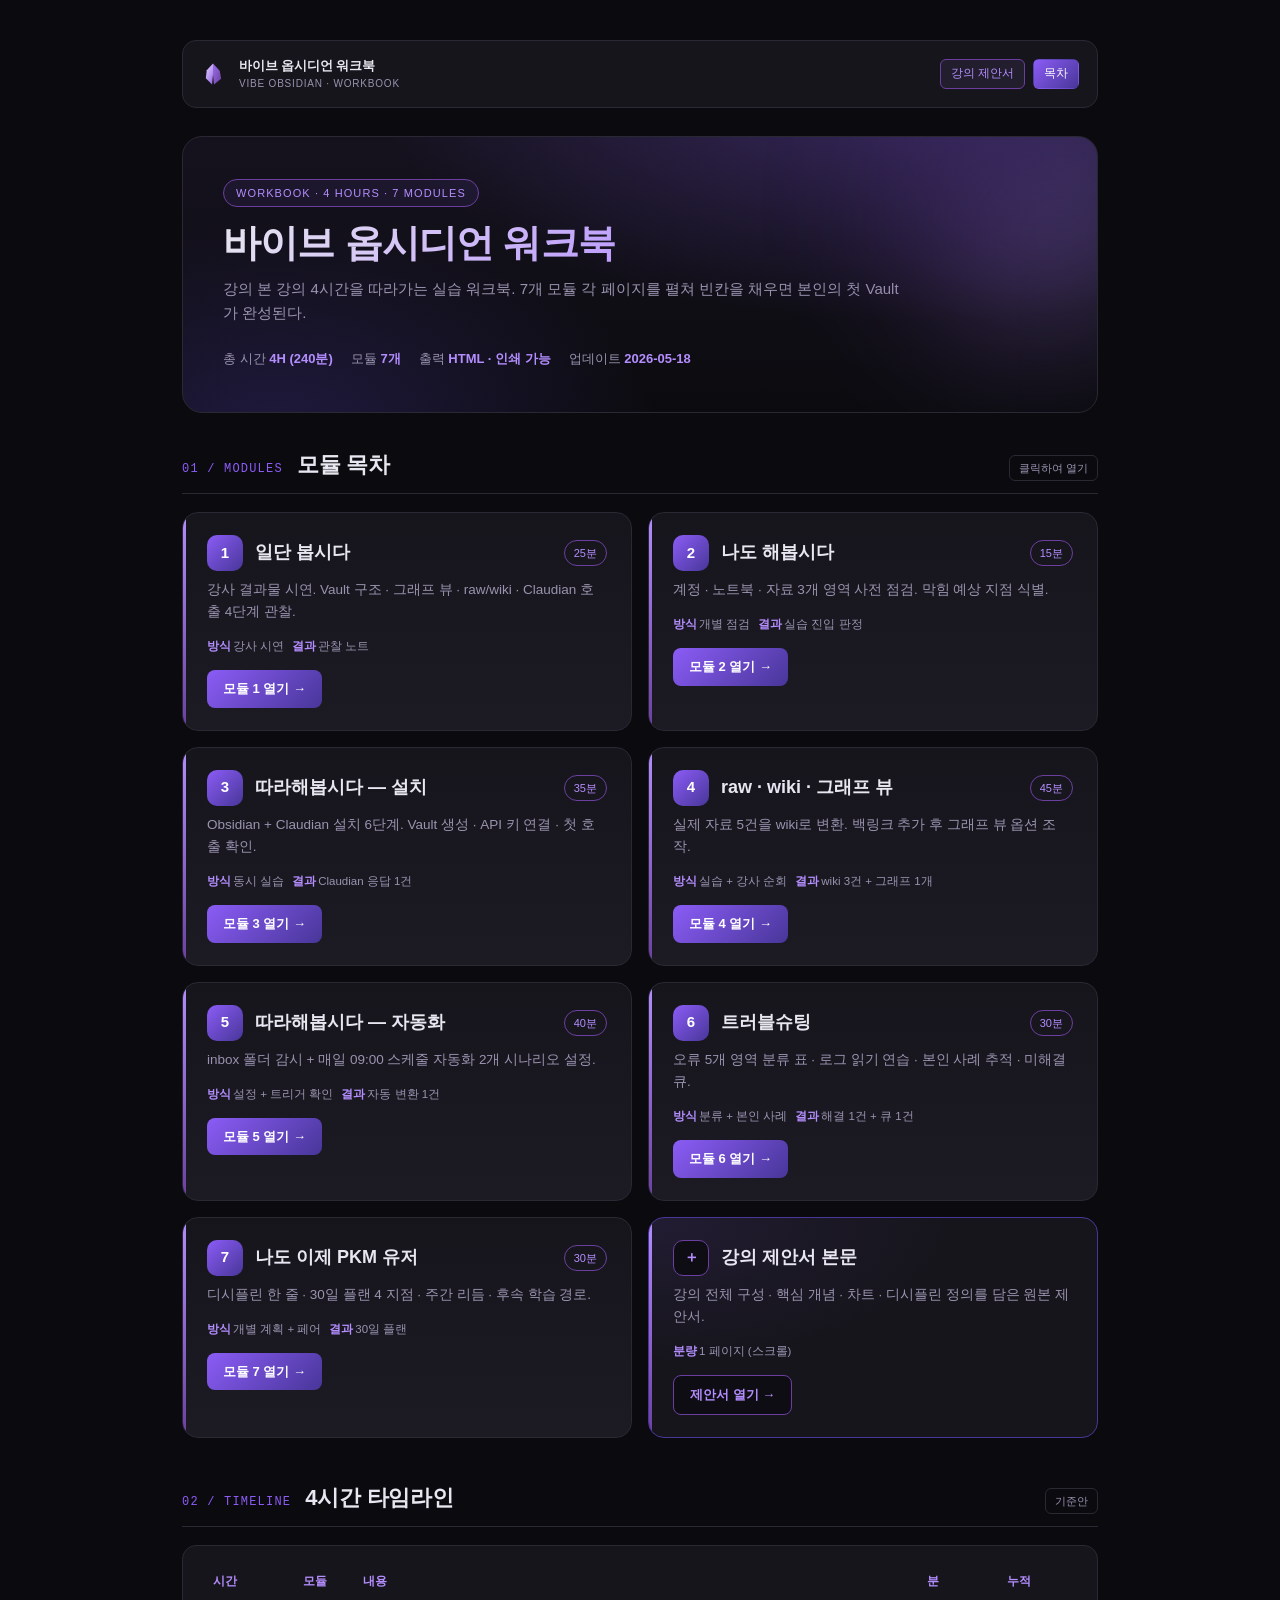
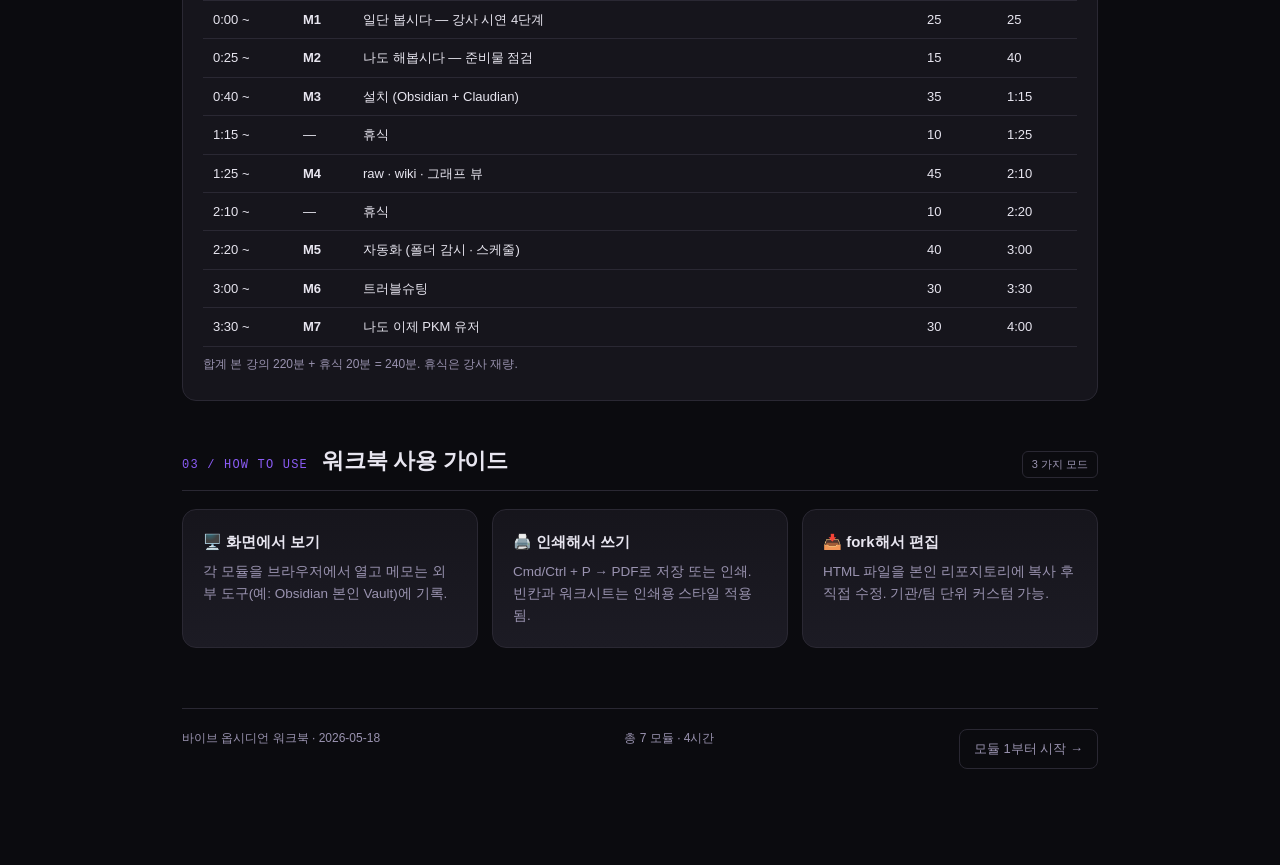
==== workbook/index.html @ 9b4ca444 "Add 7-module workbook (HTML) and link from main proposal" ====
<!DOCTYPE html>
<html lang="ko">
<head>
<meta charset="UTF-8">
<meta name="viewport" content="width=device-width, initial-scale=1.0">
<title>바이브 옵시디언 워크북 — 7개 모듈 목차</title>
<link rel="icon" href="data:image/svg+xml;utf8,<svg xmlns='http://www.w3.org/2000/svg' viewBox='0 0 100 100'><path d='M50 8 L25 35 L22 70 L48 92 L50 50 Z' fill='%23B48EFF'/><path d='M50 8 L78 38 L82 68 L52 92 L50 50 Z' fill='%236B3FA0'/></svg>">
<link rel="stylesheet" href="_shared.css">
<style>
  /* 허브 페이지 전용 */
  .mod-grid{display:grid;grid-template-columns:repeat(2,1fr);gap:16px;margin-top:18px}
  @media(max-width:760px){.mod-grid{grid-template-columns:1fr}}
  .mod-card{
    background:linear-gradient(180deg,var(--bg-card),var(--bg-card-2));
    border:1px solid var(--line);border-radius:16px;
    padding:22px 24px;position:relative;overflow:hidden;
    transition:border-color .2s ease, transform .2s ease;
  }
  .mod-card::before{
    content:"";position:absolute;left:0;top:0;width:3px;height:100%;
    background:linear-gradient(180deg,var(--purple-1),var(--purple-3));
  }
  .mod-card:hover{border-color:var(--purple-3);transform:translateY(-2px)}
  .mod-card .head{display:flex;align-items:center;gap:12px;margin-bottom:8px}
  .mod-card .num{
    width:36px;height:36px;border-radius:10px;
    background:linear-gradient(135deg,var(--purple-2),var(--purple-4));
    display:flex;align-items:center;justify-content:center;font-weight:800;color:#fff;font-size:15px;
  }
  .mod-card .ttl{font-size:18px;font-weight:700;color:var(--text)}
  .mod-card .dur{margin-left:auto;font-size:11px;color:var(--purple-1);padding:3px 9px;border:1px solid var(--purple-3);border-radius:999px}
  .mod-card .desc{color:var(--text-mute);font-size:13.5px;line-height:1.65;margin-bottom:14px}
  .mod-card .meta{display:flex;flex-wrap:wrap;gap:8px;font-size:11.5px;color:var(--text-mute)}
  .mod-card .meta b{color:var(--purple-1);font-weight:600;margin-right:2px}
  .mod-card .open{
    margin-top:14px;display:inline-block;padding:8px 16px;
    background:linear-gradient(135deg,var(--purple-2),var(--purple-4));
    color:#fff;font-size:13px;font-weight:600;border-radius:8px;
  }
  .mod-card .open:hover{filter:brightness(1.1)}

  /* 시간표 */
  .schedule{
    background:var(--bg-card);border:1px solid var(--line);border-radius:14px;padding:18px 20px;margin-top:18px;
  }
  .schedule h3{margin:0 0 10px;color:var(--purple-1);font-size:14px}
  .schedule table{width:100%;border-collapse:collapse;font-size:13px}
  .schedule th,.schedule td{padding:8px 10px;text-align:left;border-bottom:1px solid var(--line)}
  .schedule th{color:var(--purple-1);font-weight:600;font-size:12px}
  .schedule .b{font-weight:600;color:var(--text)}
</style>
</head>
<body>

<div class="wb-wrap">

<nav class="wb-nav">
  <svg viewBox="0 0 100 100" xmlns="http://www.w3.org/2000/svg" aria-hidden="true">
    <defs>
      <linearGradient id="lg1" x1="20%" y1="0%" x2="80%" y2="100%"><stop offset="0%" stop-color="#E0CCFF"/><stop offset="100%" stop-color="#9B6FE8"/></linearGradient>
      <linearGradient id="lg2" x1="0%" y1="0%" x2="100%" y2="100%"><stop offset="0%" stop-color="#9B6FE8"/><stop offset="100%" stop-color="#6B3FA0"/></linearGradient>
    </defs>
    <path d="M50 6 L24 34 L20 68 L46 94 L50 52 Z" fill="url(#lg1)"/>
    <path d="M50 6 L78 36 L84 70 L54 94 L50 52 Z" fill="url(#lg2)"/>
  </svg>
  <div class="brand">바이브 옵시디언 워크북<small>VIBE OBSIDIAN · WORKBOOK</small></div>
  <div class="pages">
    <a href="../index.html" class="hub">강의 제안서</a>
    <a href="index.html" class="cur">목차</a>
  </div>
</nav>

<div class="m-cover">
  <span class="badge">Workbook · 4 Hours · 7 Modules</span>
  <h1>바이브 옵시디언 워크북</h1>
  <p class="desc">강의 본 강의 4시간을 따라가는 실습 워크북. 7개 모듈 각 페이지를 펼쳐 빈칸을 채우면 본인의 첫 Vault가 완성된다.</p>
  <div class="meta">
    <span>총 시간 <b>4H (240분)</b></span>
    <span>모듈 <b>7개</b></span>
    <span>출력 <b>HTML · 인쇄 가능</b></span>
    <span>업데이트 <b>2026-05-18</b></span>
  </div>
</div>

<!-- 모듈 카드 그리드 -->
<section>
  <div class="sec-head">
    <span class="sec-num">01 / MODULES</span>
    <h2>모듈 목차</h2>
    <span class="tag">클릭하여 열기</span>
  </div>

  <div class="mod-grid">

    <div class="mod-card">
      <div class="head"><div class="num">1</div><div class="ttl">일단 봅시다</div><div class="dur">25분</div></div>
      <div class="desc">강사 결과물 시연. Vault 구조 · 그래프 뷰 · raw/wiki · Claudian 호출 4단계 관찰.</div>
      <div class="meta"><span><b>방식</b>강사 시연</span><span><b>결과</b>관찰 노트</span></div>
      <a class="open" href="module1.html">모듈 1 열기 →</a>
    </div>

    <div class="mod-card">
      <div class="head"><div class="num">2</div><div class="ttl">나도 해봅시다</div><div class="dur">15분</div></div>
      <div class="desc">계정 · 노트북 · 자료 3개 영역 사전 점검. 막힘 예상 지점 식별.</div>
      <div class="meta"><span><b>방식</b>개별 점검</span><span><b>결과</b>실습 진입 판정</span></div>
      <a class="open" href="module2.html">모듈 2 열기 →</a>
    </div>

    <div class="mod-card">
      <div class="head"><div class="num">3</div><div class="ttl">따라해봅시다 — 설치</div><div class="dur">35분</div></div>
      <div class="desc">Obsidian + Claudian 설치 6단계. Vault 생성 · API 키 연결 · 첫 호출 확인.</div>
      <div class="meta"><span><b>방식</b>동시 실습</span><span><b>결과</b>Claudian 응답 1건</b></span></div>
      <a class="open" href="module3.html">모듈 3 열기 →</a>
    </div>

    <div class="mod-card">
      <div class="head"><div class="num">4</div><div class="ttl">raw · wiki · 그래프 뷰</div><div class="dur">45분</div></div>
      <div class="desc">실제 자료 5건을 wiki로 변환. 백링크 추가 후 그래프 뷰 옵션 조작.</div>
      <div class="meta"><span><b>방식</b>실습 + 강사 순회</span><span><b>결과</b>wiki 3건 + 그래프 1개</span></div>
      <a class="open" href="module4.html">모듈 4 열기 →</a>
    </div>

    <div class="mod-card">
      <div class="head"><div class="num">5</div><div class="ttl">따라해봅시다 — 자동화</div><div class="dur">40분</div></div>
      <div class="desc">inbox 폴더 감시 + 매일 09:00 스케줄 자동화 2개 시나리오 설정.</div>
      <div class="meta"><span><b>방식</b>설정 + 트리거 확인</span><span><b>결과</b>자동 변환 1건</span></div>
      <a class="open" href="module5.html">모듈 5 열기 →</a>
    </div>

    <div class="mod-card">
      <div class="head"><div class="num">6</div><div class="ttl">트러블슈팅</div><div class="dur">30분</div></div>
      <div class="desc">오류 5개 영역 분류 표 · 로그 읽기 연습 · 본인 사례 추적 · 미해결 큐.</div>
      <div class="meta"><span><b>방식</b>분류 + 본인 사례</span><span><b>결과</b>해결 1건 + 큐 1건</span></div>
      <a class="open" href="module6.html">모듈 6 열기 →</a>
    </div>

    <div class="mod-card">
      <div class="head"><div class="num">7</div><div class="ttl">나도 이제 PKM 유저</div><div class="dur">30분</div></div>
      <div class="desc">디시플린 한 줄 · 30일 플랜 4 지점 · 주간 리듬 · 후속 학습 경로.</div>
      <div class="meta"><span><b>방식</b>개별 계획 + 페어</span><span><b>결과</b>30일 플랜</span></div>
      <a class="open" href="module7.html">모듈 7 열기 →</a>
    </div>

    <div class="mod-card" style="background:radial-gradient(500px 240px at 0% 0%,rgba(139,92,246,0.10),transparent 60%),var(--bg-card);border-color:var(--purple-4)">
      <div class="head"><div class="num" style="background:#0E0D14;border:1px solid var(--purple-3);color:var(--purple-1)">＋</div><div class="ttl">강의 제안서 본문</div></div>
      <div class="desc">강의 전체 구성 · 핵심 개념 · 차트 · 디시플린 정의를 담은 원본 제안서.</div>
      <div class="meta"><span><b>분량</b>1 페이지 (스크롤)</span></div>
      <a class="open" href="../index.html" style="background:#0E0D14;border:1px solid var(--purple-3);color:var(--purple-1)">제안서 열기 →</a>
    </div>

  </div>
</section>

<!-- 강의 타임라인 -->
<section>
  <div class="sec-head">
    <span class="sec-num">02 / TIMELINE</span>
    <h2>4시간 타임라인</h2>
    <span class="tag">기준안</span>
  </div>

  <div class="schedule">
    <table>
      <thead><tr><th style="width:90px">시간</th><th style="width:60px">모듈</th><th>내용</th><th style="width:80px">분</th><th style="width:80px">누적</th></tr></thead>
      <tbody>
        <tr><td>0:00 ~</td><td class="b">M1</td><td>일단 봅시다 — 강사 시연 4단계</td><td>25</td><td>25</td></tr>
        <tr><td>0:25 ~</td><td class="b">M2</td><td>나도 해봅시다 — 준비물 점검</td><td>15</td><td>40</td></tr>
        <tr><td>0:40 ~</td><td class="b">M3</td><td>설치 (Obsidian + Claudian)</td><td>35</td><td>1:15</td></tr>
        <tr><td>1:15 ~</td><td>—</td><td>휴식</td><td>10</td><td>1:25</td></tr>
        <tr><td>1:25 ~</td><td class="b">M4</td><td>raw · wiki · 그래프 뷰</td><td>45</td><td>2:10</td></tr>
        <tr><td>2:10 ~</td><td>—</td><td>휴식</td><td>10</td><td>2:20</td></tr>
        <tr><td>2:20 ~</td><td class="b">M5</td><td>자동화 (폴더 감시 · 스케줄)</td><td>40</td><td>3:00</td></tr>
        <tr><td>3:00 ~</td><td class="b">M6</td><td>트러블슈팅</td><td>30</td><td>3:30</td></tr>
        <tr><td>3:30 ~</td><td class="b">M7</td><td>나도 이제 PKM 유저</td><td>30</td><td>4:00</td></tr>
      </tbody>
    </table>
    <p class="mute" style="font-size:12px;margin-top:8px">합계 본 강의 220분 + 휴식 20분 = 240분. 휴식은 강사 재량.</p>
  </div>
</section>

<!-- 사용 가이드 -->
<section>
  <div class="sec-head">
    <span class="sec-num">03 / HOW TO USE</span>
    <h2>워크북 사용 가이드</h2>
    <span class="tag">3 가지 모드</span>
  </div>

  <div class="grid grid-3">
    <div class="card">
      <div class="ttl">🖥️ 화면에서 보기</div>
      <div class="body">각 모듈을 브라우저에서 열고 메모는 외부 도구(예: Obsidian 본인 Vault)에 기록.</div>
    </div>
    <div class="card">
      <div class="ttl">🖨️ 인쇄해서 쓰기</div>
      <div class="body">Cmd/Ctrl + P → PDF로 저장 또는 인쇄. 빈칸과 워크시트는 인쇄용 스타일 적용됨.</div>
    </div>
    <div class="card">
      <div class="ttl">📥 fork해서 편집</div>
      <div class="body">HTML 파일을 본인 리포지토리에 복사 후 직접 수정. 기관/팀 단위 커스텀 가능.</div>
    </div>
  </div>
</section>

<!-- 풋터 -->
<div class="wb-foot">
  <span>바이브 옵시디언 워크북 · 2026-05-18</span>
  <span>총 7 모듈 · 4시간</span>
  <a class="nav-next" href="module1.html">모듈 1부터 시작 →</a>
</div>

</div>
</body>
</html>
---- workbook/_shared.css ----
/* 바이브 옵시디언 워크북 공통 스타일 */
:root{
  --bg:#0B0B0F;
  --bg-card:#16151C;
  --bg-card-2:#1C1B24;
  --line:#2A2833;
  --purple-1:#B48EFF;
  --purple-2:#8B5CF6;
  --purple-3:#6B3FA0;
  --purple-4:#483699;
  --purple-deep:#2B1F5C;
  --text:#E8E6F0;
  --text-mute:#9A93B0;
  --accent:#C4B5FD;
  --good:#7DD3A0;
  --warn:#F4B860;
  --bad:#F07178;
  --ink:#D8D2E8; /* 빈칸 라인 */
}
*{box-sizing:border-box;margin:0;padding:0}
html,body{background:var(--bg);color:var(--text);font-family:"Pretendard","Apple SD Gothic Neo","Noto Sans KR",-apple-system,sans-serif;line-height:1.65;font-feature-settings:"tnum"}
html{scroll-behavior:smooth}
a{color:var(--purple-1);text-decoration:none}

.wb-wrap{max-width:980px;margin:0 auto;padding:40px 32px 96px}

/* 상단 네비 */
.wb-nav{display:flex;align-items:center;gap:14px;padding:14px 18px;border:1px solid var(--line);background:var(--bg-card);border-radius:14px;margin-bottom:28px;font-size:13px;color:var(--text-mute)}
.wb-nav svg{width:24px;height:24px;flex-shrink:0}
.wb-nav .brand{font-weight:700;color:var(--text);letter-spacing:-0.01em}
.wb-nav .brand small{display:block;font-size:10px;color:var(--text-mute);font-weight:500;letter-spacing:0.08em}
.wb-nav .pages{margin-left:auto;display:flex;gap:8px;flex-wrap:wrap}
.wb-nav .pages a{padding:4px 10px;border:1px solid var(--line);border-radius:6px;color:var(--text-mute);font-size:12px}
.wb-nav .pages a:hover{border-color:var(--purple-3);color:var(--purple-1)}
.wb-nav .pages a.cur{background:linear-gradient(135deg,var(--purple-2),var(--purple-4));color:#fff;border-color:transparent}
.wb-nav .pages a.hub{background:rgba(180,142,255,0.08);color:var(--purple-1);border-color:var(--purple-3)}

/* 표지 (모듈 헤더) */
.m-cover{
  position:relative;
  background:radial-gradient(900px 400px at 80% -20%,rgba(139,92,246,0.30),transparent 60%),
             radial-gradient(700px 400px at 10% 110%,rgba(72,54,153,0.35),transparent 55%),
             linear-gradient(180deg,#15121E 0%,#0B0B0F 100%);
  border:1px solid var(--line);border-radius:20px;
  padding:42px 40px;overflow:hidden;margin-bottom:34px;
}
.m-cover::before{
  content:"";position:absolute;right:-60px;top:-60px;width:260px;height:260px;
  background:conic-gradient(from 120deg,#B48EFF,#6B3FA0,#2B1F5C,#B48EFF);
  filter:blur(70px);opacity:0.35;border-radius:50%;
}
.m-cover .badge{display:inline-block;padding:4px 12px;border:1px solid var(--purple-3);border-radius:999px;color:var(--purple-1);font-size:11px;letter-spacing:0.1em;text-transform:uppercase;background:rgba(139,92,246,0.08);margin-bottom:14px}
.m-cover h1{font-size:38px;font-weight:800;letter-spacing:-0.02em;background:linear-gradient(135deg,#E8E6F0 0%,#B48EFF 60%,#8B5CF6 100%);-webkit-background-clip:text;background-clip:text;color:transparent;line-height:1.2;margin-bottom:10px}
.m-cover .desc{color:var(--text-mute);font-size:15px;max-width:680px}
.m-cover .meta{margin-top:22px;display:flex;gap:18px;flex-wrap:wrap;color:var(--text-mute);font-size:13px;position:relative;z-index:1}
.m-cover .meta b{color:var(--purple-1);font-weight:600}

/* 섹션 헤더 */
section{margin-bottom:42px}
.sec-head{display:flex;align-items:baseline;gap:14px;margin-bottom:18px;padding-bottom:10px;border-bottom:1px solid var(--line)}
.sec-num{font-family:"JetBrains Mono",monospace;color:var(--purple-2);font-size:12px;letter-spacing:0.1em}
.sec-head h2{font-size:22px;font-weight:700;letter-spacing:-0.01em}
.sec-head .tag{margin-left:auto;font-size:11px;color:var(--text-mute);padding:3px 9px;border:1px solid var(--line);border-radius:6px}

h3{font-size:16px;font-weight:600;margin:16px 0 8px}
h4{font-size:14px;font-weight:600;margin:10px 0 5px;color:var(--purple-1)}
p{color:var(--text);margin-bottom:8px;font-size:14.5px}
.mute{color:var(--text-mute)}
ul.dot{padding-left:20px}
ul.dot li{margin:4px 0;font-size:14px;color:var(--text)}

/* 카드 그리드 */
.grid{display:grid;gap:14px}
.grid-2{grid-template-columns:repeat(2,1fr)}
.grid-3{grid-template-columns:repeat(3,1fr)}
@media(max-width:760px){.grid-2,.grid-3{grid-template-columns:1fr}}

.card{background:linear-gradient(180deg,var(--bg-card),var(--bg-card-2));border:1px solid var(--line);border-radius:14px;padding:20px}
.card .ttl{font-size:15px;font-weight:600;margin-bottom:6px;color:var(--text)}
.card .body{color:var(--text-mute);font-size:13.5px;line-height:1.65}

/* 학습 목표 박스 */
.goals{
  background:radial-gradient(500px 240px at 0% 0%,rgba(139,92,246,0.15),transparent 60%),var(--bg-card);
  border:1px solid var(--purple-4);border-radius:16px;padding:22px 26px;margin-bottom:24px;
}
.goals .lbl{display:inline-block;background:var(--purple-2);color:#fff;font-size:11px;font-weight:700;padding:3px 10px;border-radius:6px;letter-spacing:0.06em;margin-bottom:10px}
.goals ol{padding-left:22px}
.goals ol li{margin:6px 0;color:var(--text);font-size:14.5px}
.goals ol li b{color:var(--purple-1)}

/* 체크박스 리스트 (수강생용) */
.check{list-style:none;padding:0;margin:6px 0}
.check li{
  padding:10px 12px 10px 38px;position:relative;border-bottom:1px dashed rgba(106,99,135,0.25);
  font-size:14.5px;color:var(--text);
}
.check li:last-child{border-bottom:none}
.check li::before{
  content:"";position:absolute;left:10px;top:13px;width:16px;height:16px;
  border:1.5px solid var(--purple-3);border-radius:4px;background:transparent;
}
.check li b{color:var(--purple-1)}
.check li .mt{display:block;color:var(--text-mute);font-size:13px;margin-top:2px}

/* 단계 박스 */
.step{
  background:var(--bg-card);border:1px solid var(--line);border-radius:14px;
  padding:18px 20px;margin:12px 0;position:relative;padding-left:64px;
}
.step::before{
  content:counter(step-counter);counter-increment:step-counter;
  position:absolute;left:18px;top:18px;
  width:30px;height:30px;border-radius:8px;
  background:linear-gradient(135deg,var(--purple-2),var(--purple-4));
  display:flex;align-items:center;justify-content:center;font-weight:800;font-size:14px;color:#fff;
}
.step-list{counter-reset:step-counter;list-style:none;padding:0}
.step .ttl{font-size:15px;font-weight:600;margin-bottom:4px;color:var(--text)}
.step .body{font-size:13.5px;color:var(--text-mute);line-height:1.65}
.step .body code{background:rgba(180,142,255,0.10);color:var(--purple-1);padding:2px 6px;border-radius:4px;font-size:12.5px;font-family:"JetBrains Mono",monospace}

/* 빈칸 작성 영역 */
.fill{
  background:var(--bg-card);border:1px solid var(--line);border-radius:12px;
  padding:14px 16px;margin:10px 0;
}
.fill .q{color:var(--purple-1);font-size:13px;font-weight:600;margin-bottom:8px;letter-spacing:0.02em}
.fill .lines{display:block}
.fill .lines span{
  display:block;height:24px;border-bottom:1px dashed rgba(154,147,176,0.35);
}
.fill .lines span:last-child{border-bottom:none}
.fill.short .lines span{height:24px}
.fill.tall .lines span{height:28px}

/* 워크시트 표 */
table.ws{width:100%;border-collapse:collapse;font-size:13.5px;margin:12px 0}
table.ws th,table.ws td{padding:10px 12px;text-align:left;border:1px solid var(--line);vertical-align:top}
table.ws th{background:rgba(139,92,246,0.08);color:var(--purple-1);font-weight:600;font-size:12.5px;letter-spacing:0.02em}
table.ws td.blank{height:38px;background:repeating-linear-gradient(transparent 0,transparent 22px,rgba(154,147,176,0.18) 23px,rgba(154,147,176,0.18) 24px)}
table.ws td.fill-sm{height:32px}
table.ws td.fill-md{height:56px}
table.ws td.fill-lg{height:88px}
table.ws td .ex{display:block;color:var(--text-mute);font-size:12px;margin-top:2px}

/* 강사 시연 박스 / 데모 박스 */
.demo{
  background:linear-gradient(180deg,rgba(139,92,246,0.08),rgba(139,92,246,0.02));
  border-left:3px solid var(--purple-2);
  padding:16px 18px 16px 20px;border-radius:0 12px 12px 0;
  margin:14px 0;
}
.demo .lbl{display:inline-block;font-size:10px;font-weight:700;color:var(--purple-1);letter-spacing:0.12em;text-transform:uppercase;margin-bottom:6px}
.demo .desc{font-size:14px;color:var(--text)}

/* 콜아웃 */
.callout{
  background:radial-gradient(500px 240px at 0% 0%,rgba(139,92,246,0.15),transparent 60%),var(--bg-card);
  border:1px solid var(--purple-4);border-radius:14px;padding:18px 22px;margin:14px 0;
}
.callout .lbl{display:inline-block;background:var(--purple-2);color:#fff;font-size:10px;font-weight:700;padding:3px 10px;border-radius:6px;letter-spacing:0.06em;margin-bottom:8px}
.callout p{font-size:14px;color:var(--text)}

/* 코드 박스 */
pre.code{
  background:#0E0D14;border:1px solid var(--line);border-radius:10px;
  padding:14px 16px;color:#D8D2E8;font-size:12.5px;line-height:1.6;
  font-family:"JetBrains Mono","SF Mono",monospace;overflow-x:auto;margin:10px 0;
}
pre.code .hl{color:var(--purple-1)}
pre.code .mute{color:var(--text-mute)}
code.inline{background:rgba(180,142,255,0.10);color:var(--purple-1);padding:2px 7px;border-radius:4px;font-size:12.5px;font-family:"JetBrains Mono",monospace}

/* 그래프 더미 (SVG 컨테이너) */
.gview{background:#0A0910;border:1px solid var(--line);border-radius:12px;padding:18px;margin:12px 0;text-align:center}
.gview svg{max-width:100%;height:auto}
.gview .cap{display:block;font-size:12px;color:var(--text-mute);margin-top:8px}

/* 시간 표시 라벨 */
.dur-tag{display:inline-block;padding:3px 10px;font-size:11px;color:var(--purple-1);border:1px solid var(--purple-3);border-radius:999px;background:rgba(139,92,246,0.06)}

/* 풋터 */
.wb-foot{margin-top:60px;padding-top:20px;border-top:1px solid var(--line);color:var(--text-mute);font-size:12px;display:flex;justify-content:space-between;flex-wrap:wrap;gap:10px}
.wb-foot .nav-prev,.wb-foot .nav-next{padding:8px 14px;border:1px solid var(--line);border-radius:8px;color:var(--text-mute);font-size:13px}
.wb-foot .nav-prev:hover,.wb-foot .nav-next:hover{border-color:var(--purple-3);color:var(--purple-1)}

/* 셀프 체크 박스 */
.self{
  background:var(--bg-card);border:1px solid var(--line);border-radius:14px;padding:18px 22px;margin-top:24px;
}
.self h3{margin-top:0;color:var(--purple-1)}
.self ul.check li{font-size:14px}

/* 메모 영역 (큰 빈칸) */
.memo{
  background:var(--bg-card);border:1px solid var(--line);border-radius:12px;
  padding:16px;margin:12px 0;min-height:120px;
  background-image:repeating-linear-gradient(transparent 0,transparent 26px,rgba(154,147,176,0.18) 27px,rgba(154,147,176,0.18) 28px);
  background-position:0 32px;
}
.memo .q{color:var(--purple-1);font-size:13px;font-weight:600;margin-bottom:10px}

/* 인쇄용 */
@media print{
  html,body{background:#fff;color:#111}
  .wb-nav{display:none}
  .m-cover{background:#fff;border:1px solid #ccc}
  .m-cover h1{color:#333;-webkit-text-fill-color:#333}
  section{page-break-inside:avoid}
}
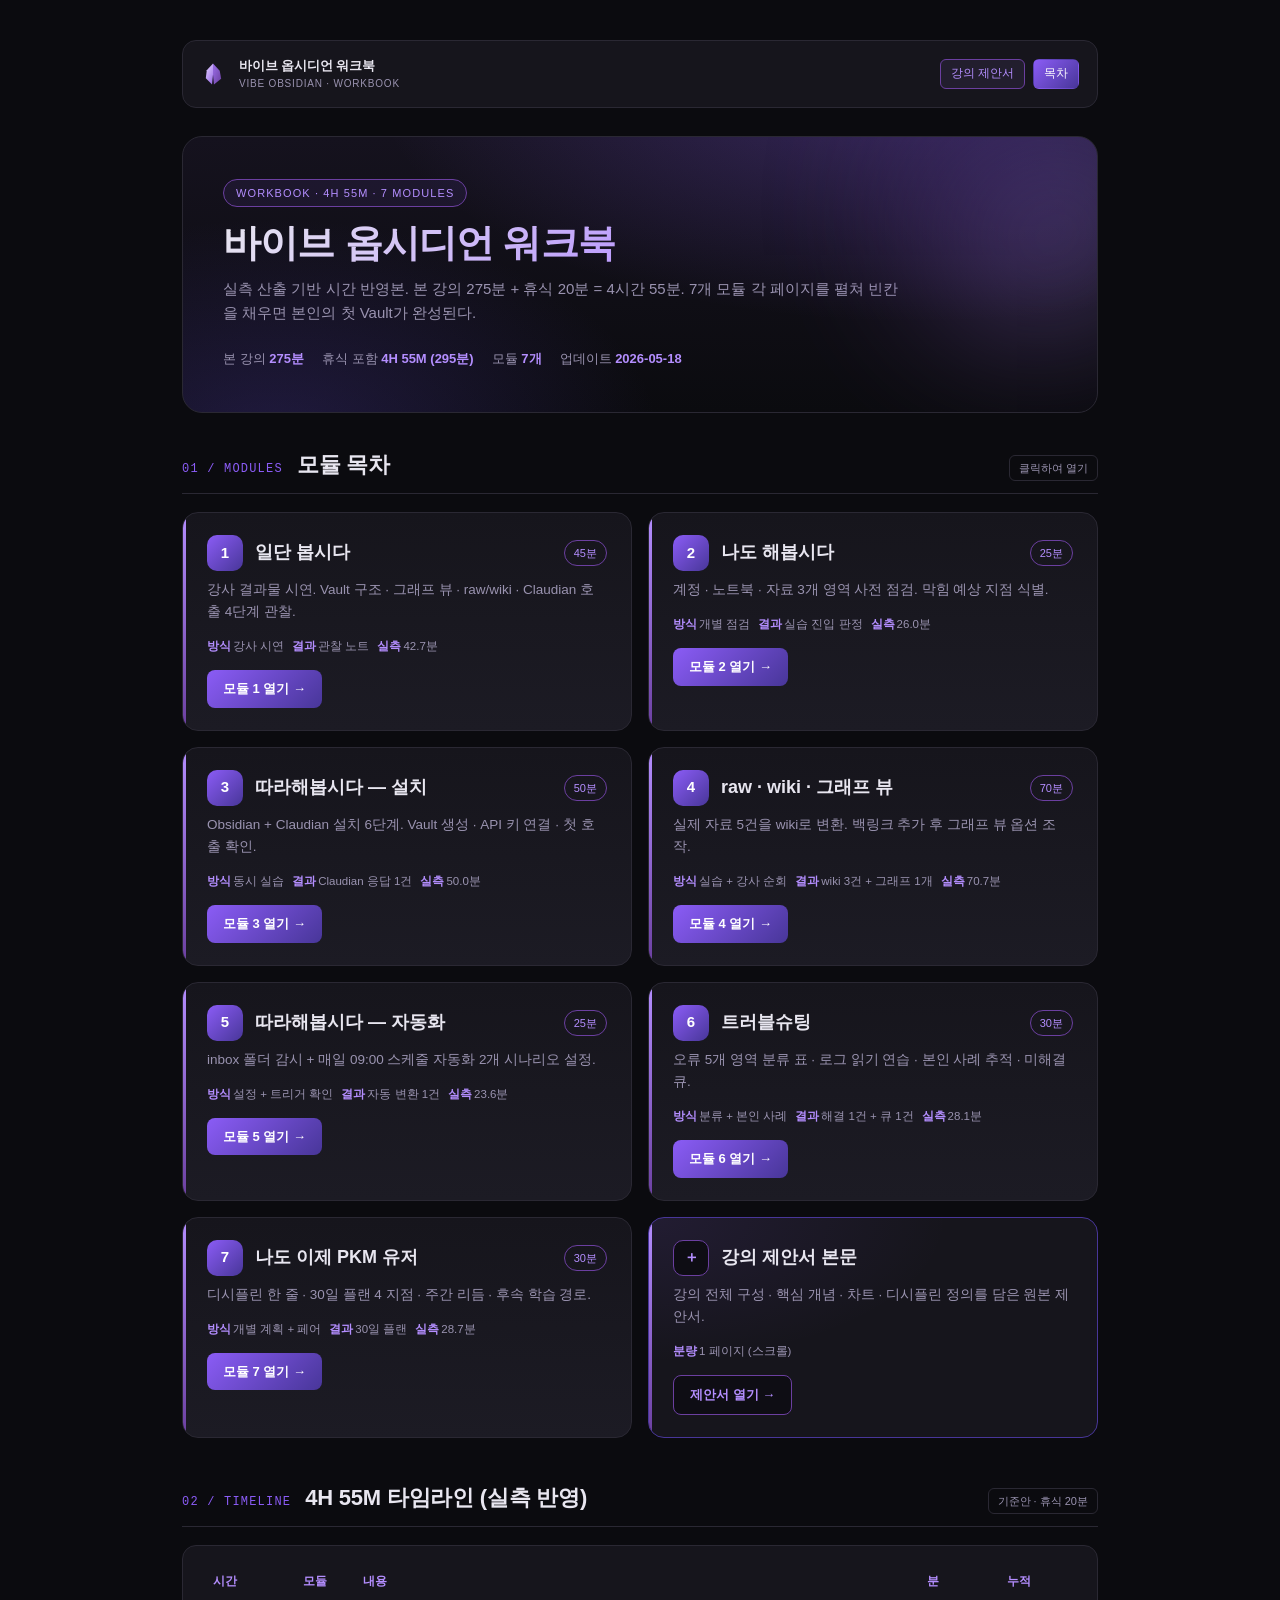
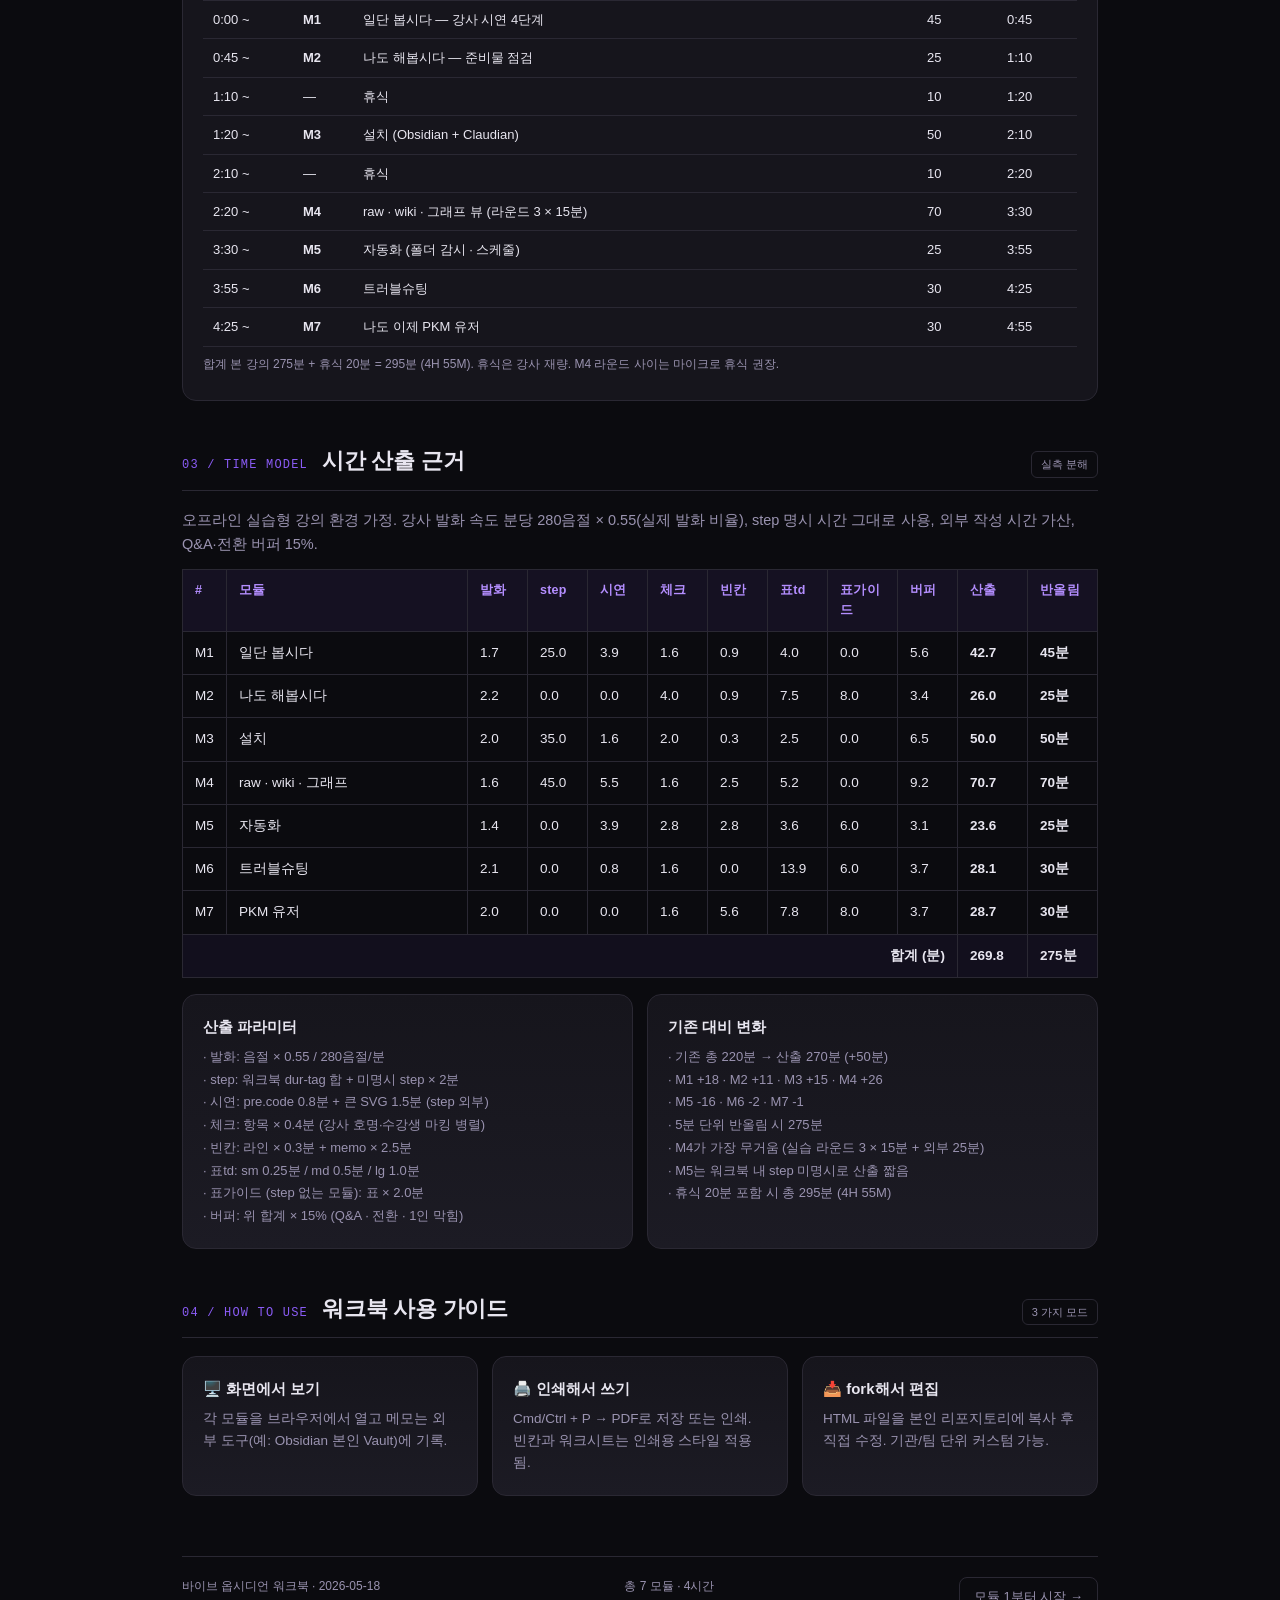
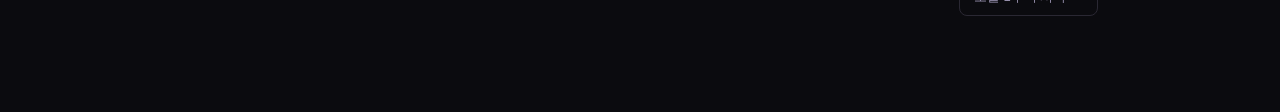
==== commit 752d58e9: "Reflect time estimation based on offline lecture speech model" ====
--- a/workbook/index.html
+++ b/workbook/index.html
@@ -71,13 +71,13 @@
 </nav>
 
 <div class="m-cover">
-  <span class="badge">Workbook · 4 Hours · 7 Modules</span>
+  <span class="badge">Workbook · 4H 55M · 7 Modules</span>
   <h1>바이브 옵시디언 워크북</h1>
-  <p class="desc">강의 본 강의 4시간을 따라가는 실습 워크북. 7개 모듈 각 페이지를 펼쳐 빈칸을 채우면 본인의 첫 Vault가 완성된다.</p>
+  <p class="desc">실측 산출 기반 시간 반영본. 본 강의 275분 + 휴식 20분 = 4시간 55분. 7개 모듈 각 페이지를 펼쳐 빈칸을 채우면 본인의 첫 Vault가 완성된다.</p>
   <div class="meta">
-    <span>총 시간 <b>4H (240분)</b></span>
+    <span>본 강의 <b>275분</b></span>
+    <span>휴식 포함 <b>4H 55M (295분)</b></span>
     <span>모듈 <b>7개</b></span>
-    <span>출력 <b>HTML · 인쇄 가능</b></span>
     <span>업데이트 <b>2026-05-18</b></span>
   </div>
 </div>
@@ -93,51 +93,51 @@
   <div class="mod-grid">
 
     <div class="mod-card">
-      <div class="head"><div class="num">1</div><div class="ttl">일단 봅시다</div><div class="dur">25분</div></div>
+      <div class="head"><div class="num">1</div><div class="ttl">일단 봅시다</div><div class="dur">45분</div></div>
       <div class="desc">강사 결과물 시연. Vault 구조 · 그래프 뷰 · raw/wiki · Claudian 호출 4단계 관찰.</div>
-      <div class="meta"><span><b>방식</b>강사 시연</span><span><b>결과</b>관찰 노트</span></div>
+      <div class="meta"><span><b>방식</b>강사 시연</span><span><b>결과</b>관찰 노트</span><span><b>실측</b>42.7분</span></div>
       <a class="open" href="module1.html">모듈 1 열기 →</a>
     </div>
 
     <div class="mod-card">
-      <div class="head"><div class="num">2</div><div class="ttl">나도 해봅시다</div><div class="dur">15분</div></div>
+      <div class="head"><div class="num">2</div><div class="ttl">나도 해봅시다</div><div class="dur">25분</div></div>
       <div class="desc">계정 · 노트북 · 자료 3개 영역 사전 점검. 막힘 예상 지점 식별.</div>
-      <div class="meta"><span><b>방식</b>개별 점검</span><span><b>결과</b>실습 진입 판정</span></div>
+      <div class="meta"><span><b>방식</b>개별 점검</span><span><b>결과</b>실습 진입 판정</span><span><b>실측</b>26.0분</span></div>
       <a class="open" href="module2.html">모듈 2 열기 →</a>
     </div>
 
     <div class="mod-card">
-      <div class="head"><div class="num">3</div><div class="ttl">따라해봅시다 — 설치</div><div class="dur">35분</div></div>
+      <div class="head"><div class="num">3</div><div class="ttl">따라해봅시다 — 설치</div><div class="dur">50분</div></div>
       <div class="desc">Obsidian + Claudian 설치 6단계. Vault 생성 · API 키 연결 · 첫 호출 확인.</div>
-      <div class="meta"><span><b>방식</b>동시 실습</span><span><b>결과</b>Claudian 응답 1건</b></span></div>
+      <div class="meta"><span><b>방식</b>동시 실습</span><span><b>결과</b>Claudian 응답 1건</span><span><b>실측</b>50.0분</span></div>
       <a class="open" href="module3.html">모듈 3 열기 →</a>
     </div>
 
     <div class="mod-card">
-      <div class="head"><div class="num">4</div><div class="ttl">raw · wiki · 그래프 뷰</div><div class="dur">45분</div></div>
+      <div class="head"><div class="num">4</div><div class="ttl">raw · wiki · 그래프 뷰</div><div class="dur">70분</div></div>
       <div class="desc">실제 자료 5건을 wiki로 변환. 백링크 추가 후 그래프 뷰 옵션 조작.</div>
-      <div class="meta"><span><b>방식</b>실습 + 강사 순회</span><span><b>결과</b>wiki 3건 + 그래프 1개</span></div>
+      <div class="meta"><span><b>방식</b>실습 + 강사 순회</span><span><b>결과</b>wiki 3건 + 그래프 1개</span><span><b>실측</b>70.7분</span></div>
       <a class="open" href="module4.html">모듈 4 열기 →</a>
     </div>
 
     <div class="mod-card">
-      <div class="head"><div class="num">5</div><div class="ttl">따라해봅시다 — 자동화</div><div class="dur">40분</div></div>
+      <div class="head"><div class="num">5</div><div class="ttl">따라해봅시다 — 자동화</div><div class="dur">25분</div></div>
       <div class="desc">inbox 폴더 감시 + 매일 09:00 스케줄 자동화 2개 시나리오 설정.</div>
-      <div class="meta"><span><b>방식</b>설정 + 트리거 확인</span><span><b>결과</b>자동 변환 1건</span></div>
+      <div class="meta"><span><b>방식</b>설정 + 트리거 확인</span><span><b>결과</b>자동 변환 1건</span><span><b>실측</b>23.6분</span></div>
       <a class="open" href="module5.html">모듈 5 열기 →</a>
     </div>
 
     <div class="mod-card">
       <div class="head"><div class="num">6</div><div class="ttl">트러블슈팅</div><div class="dur">30분</div></div>
       <div class="desc">오류 5개 영역 분류 표 · 로그 읽기 연습 · 본인 사례 추적 · 미해결 큐.</div>
-      <div class="meta"><span><b>방식</b>분류 + 본인 사례</span><span><b>결과</b>해결 1건 + 큐 1건</span></div>
+      <div class="meta"><span><b>방식</b>분류 + 본인 사례</span><span><b>결과</b>해결 1건 + 큐 1건</span><span><b>실측</b>28.1분</span></div>
       <a class="open" href="module6.html">모듈 6 열기 →</a>
     </div>
 
     <div class="mod-card">
       <div class="head"><div class="num">7</div><div class="ttl">나도 이제 PKM 유저</div><div class="dur">30분</div></div>
       <div class="desc">디시플린 한 줄 · 30일 플랜 4 지점 · 주간 리듬 · 후속 학습 경로.</div>
-      <div class="meta"><span><b>방식</b>개별 계획 + 페어</span><span><b>결과</b>30일 플랜</span></div>
+      <div class="meta"><span><b>방식</b>개별 계획 + 페어</span><span><b>결과</b>30일 플랜</span><span><b>실측</b>28.7분</span></div>
       <a class="open" href="module7.html">모듈 7 열기 →</a>
     </div>
 
@@ -155,33 +155,101 @@
 <section>
   <div class="sec-head">
     <span class="sec-num">02 / TIMELINE</span>
-    <h2>4시간 타임라인</h2>
-    <span class="tag">기준안</span>
+    <h2>4H 55M 타임라인 (실측 반영)</h2>
+    <span class="tag">기준안 · 휴식 20분</span>
   </div>
 
   <div class="schedule">
     <table>
       <thead><tr><th style="width:90px">시간</th><th style="width:60px">모듈</th><th>내용</th><th style="width:80px">분</th><th style="width:80px">누적</th></tr></thead>
       <tbody>
-        <tr><td>0:00 ~</td><td class="b">M1</td><td>일단 봅시다 — 강사 시연 4단계</td><td>25</td><td>25</td></tr>
-        <tr><td>0:25 ~</td><td class="b">M2</td><td>나도 해봅시다 — 준비물 점검</td><td>15</td><td>40</td></tr>
-        <tr><td>0:40 ~</td><td class="b">M3</td><td>설치 (Obsidian + Claudian)</td><td>35</td><td>1:15</td></tr>
-        <tr><td>1:15 ~</td><td>—</td><td>휴식</td><td>10</td><td>1:25</td></tr>
-        <tr><td>1:25 ~</td><td class="b">M4</td><td>raw · wiki · 그래프 뷰</td><td>45</td><td>2:10</td></tr>
+        <tr><td>0:00 ~</td><td class="b">M1</td><td>일단 봅시다 — 강사 시연 4단계</td><td>45</td><td>0:45</td></tr>
+        <tr><td>0:45 ~</td><td class="b">M2</td><td>나도 해봅시다 — 준비물 점검</td><td>25</td><td>1:10</td></tr>
+        <tr><td>1:10 ~</td><td>—</td><td>휴식</td><td>10</td><td>1:20</td></tr>
+        <tr><td>1:20 ~</td><td class="b">M3</td><td>설치 (Obsidian + Claudian)</td><td>50</td><td>2:10</td></tr>
         <tr><td>2:10 ~</td><td>—</td><td>휴식</td><td>10</td><td>2:20</td></tr>
-        <tr><td>2:20 ~</td><td class="b">M5</td><td>자동화 (폴더 감시 · 스케줄)</td><td>40</td><td>3:00</td></tr>
-        <tr><td>3:00 ~</td><td class="b">M6</td><td>트러블슈팅</td><td>30</td><td>3:30</td></tr>
-        <tr><td>3:30 ~</td><td class="b">M7</td><td>나도 이제 PKM 유저</td><td>30</td><td>4:00</td></tr>
+        <tr><td>2:20 ~</td><td class="b">M4</td><td>raw · wiki · 그래프 뷰 (라운드 3 × 15분)</td><td>70</td><td>3:30</td></tr>
+        <tr><td>3:30 ~</td><td class="b">M5</td><td>자동화 (폴더 감시 · 스케줄)</td><td>25</td><td>3:55</td></tr>
+        <tr><td>3:55 ~</td><td class="b">M6</td><td>트러블슈팅</td><td>30</td><td>4:25</td></tr>
+        <tr><td>4:25 ~</td><td class="b">M7</td><td>나도 이제 PKM 유저</td><td>30</td><td>4:55</td></tr>
       </tbody>
     </table>
-    <p class="mute" style="font-size:12px;margin-top:8px">합계 본 강의 220분 + 휴식 20분 = 240분. 휴식은 강사 재량.</p>
+    <p class="mute" style="font-size:12px;margin-top:8px">합계 본 강의 275분 + 휴식 20분 = 295분 (4H 55M). 휴식은 강사 재량. M4 라운드 사이는 마이크로 휴식 권장.</p>
+  </div>
+</section>
+
+<!-- 시간 산출 근거 -->
+<section>
+  <div class="sec-head">
+    <span class="sec-num">03 / TIME MODEL</span>
+    <h2>시간 산출 근거</h2>
+    <span class="tag">실측 분해</span>
+  </div>
+
+  <p class="mute" style="margin-bottom:12px">오프라인 실습형 강의 환경 가정. 강사 발화 속도 분당 280음절 × 0.55(실제 발화 비율), step 명시 시간 그대로 사용, 외부 작성 시간 가산, Q&A·전환 버퍼 15%.</p>
+
+  <table class="ws">
+    <thead>
+      <tr>
+        <th style="width:44px">#</th>
+        <th>모듈</th>
+        <th style="width:60px">발화</th>
+        <th style="width:60px">step</th>
+        <th style="width:60px">시연</th>
+        <th style="width:60px">체크</th>
+        <th style="width:60px">빈칸</th>
+        <th style="width:60px">표td</th>
+        <th style="width:70px">표가이드</th>
+        <th style="width:60px">버퍼</th>
+        <th style="width:70px">산출</th>
+        <th style="width:70px">반올림</th>
+      </tr>
+    </thead>
+    <tbody>
+      <tr><td>M1</td><td>일단 봅시다</td><td>1.7</td><td>25.0</td><td>3.9</td><td>1.6</td><td>0.9</td><td>4.0</td><td>0.0</td><td>5.6</td><td><b>42.7</b></td><td><b>45분</b></td></tr>
+      <tr><td>M2</td><td>나도 해봅시다</td><td>2.2</td><td>0.0</td><td>0.0</td><td>4.0</td><td>0.9</td><td>7.5</td><td>8.0</td><td>3.4</td><td><b>26.0</b></td><td><b>25분</b></td></tr>
+      <tr><td>M3</td><td>설치</td><td>2.0</td><td>35.0</td><td>1.6</td><td>2.0</td><td>0.3</td><td>2.5</td><td>0.0</td><td>6.5</td><td><b>50.0</b></td><td><b>50분</b></td></tr>
+      <tr><td>M4</td><td>raw · wiki · 그래프</td><td>1.6</td><td>45.0</td><td>5.5</td><td>1.6</td><td>2.5</td><td>5.2</td><td>0.0</td><td>9.2</td><td><b>70.7</b></td><td><b>70분</b></td></tr>
+      <tr><td>M5</td><td>자동화</td><td>1.4</td><td>0.0</td><td>3.9</td><td>2.8</td><td>2.8</td><td>3.6</td><td>6.0</td><td>3.1</td><td><b>23.6</b></td><td><b>25분</b></td></tr>
+      <tr><td>M6</td><td>트러블슈팅</td><td>2.1</td><td>0.0</td><td>0.8</td><td>1.6</td><td>0.0</td><td>13.9</td><td>6.0</td><td>3.7</td><td><b>28.1</b></td><td><b>30분</b></td></tr>
+      <tr><td>M7</td><td>PKM 유저</td><td>2.0</td><td>0.0</td><td>0.0</td><td>1.6</td><td>5.6</td><td>7.8</td><td>8.0</td><td>3.7</td><td><b>28.7</b></td><td><b>30분</b></td></tr>
+      <tr style="background:rgba(139,92,246,0.06)"><td colspan="10" style="text-align:right"><b>합계 (분)</b></td><td><b>269.8</b></td><td><b>275분</b></td></tr>
+    </tbody>
+  </table>
+
+  <div class="grid grid-2" style="margin-top:16px">
+    <div class="card">
+      <div class="ttl">산출 파라미터</div>
+      <div class="body" style="font-size:13px;line-height:1.75">
+        · 발화: 음절 × 0.55 / 280음절/분<br>
+        · step: 워크북 dur-tag 합 + 미명시 step × 2분<br>
+        · 시연: pre.code 0.8분 + 큰 SVG 1.5분 (step 외부)<br>
+        · 체크: 항목 × 0.4분 (강사 호명·수강생 마킹 병렬)<br>
+        · 빈칸: 라인 × 0.3분 + memo × 2.5분<br>
+        · 표td: sm 0.25분 / md 0.5분 / lg 1.0분<br>
+        · 표가이드 (step 없는 모듈): 표 × 2.0분<br>
+        · 버퍼: 위 합계 × 15% (Q&A · 전환 · 1인 막힘)
+      </div>
+    </div>
+    <div class="card">
+      <div class="ttl">기존 대비 변화</div>
+      <div class="body" style="font-size:13px;line-height:1.75">
+        · 기존 총 220분 → 산출 270분 (+50분)<br>
+        · M1 +18 · M2 +11 · M3 +15 · M4 +26<br>
+        · M5 -16 · M6 -2 · M7 -1<br>
+        · 5분 단위 반올림 시 275분<br>
+        · M4가 가장 무거움 (실습 라운드 3 × 15분 + 외부 25분)<br>
+        · M5는 워크북 내 step 미명시로 산출 짧음<br>
+        · 휴식 20분 포함 시 총 295분 (4H 55M)
+      </div>
+    </div>
   </div>
 </section>
 
 <!-- 사용 가이드 -->
 <section>
   <div class="sec-head">
-    <span class="sec-num">03 / HOW TO USE</span>
+    <span class="sec-num">04 / HOW TO USE</span>
     <h2>워크북 사용 가이드</h2>
     <span class="tag">3 가지 모드</span>
   </div>
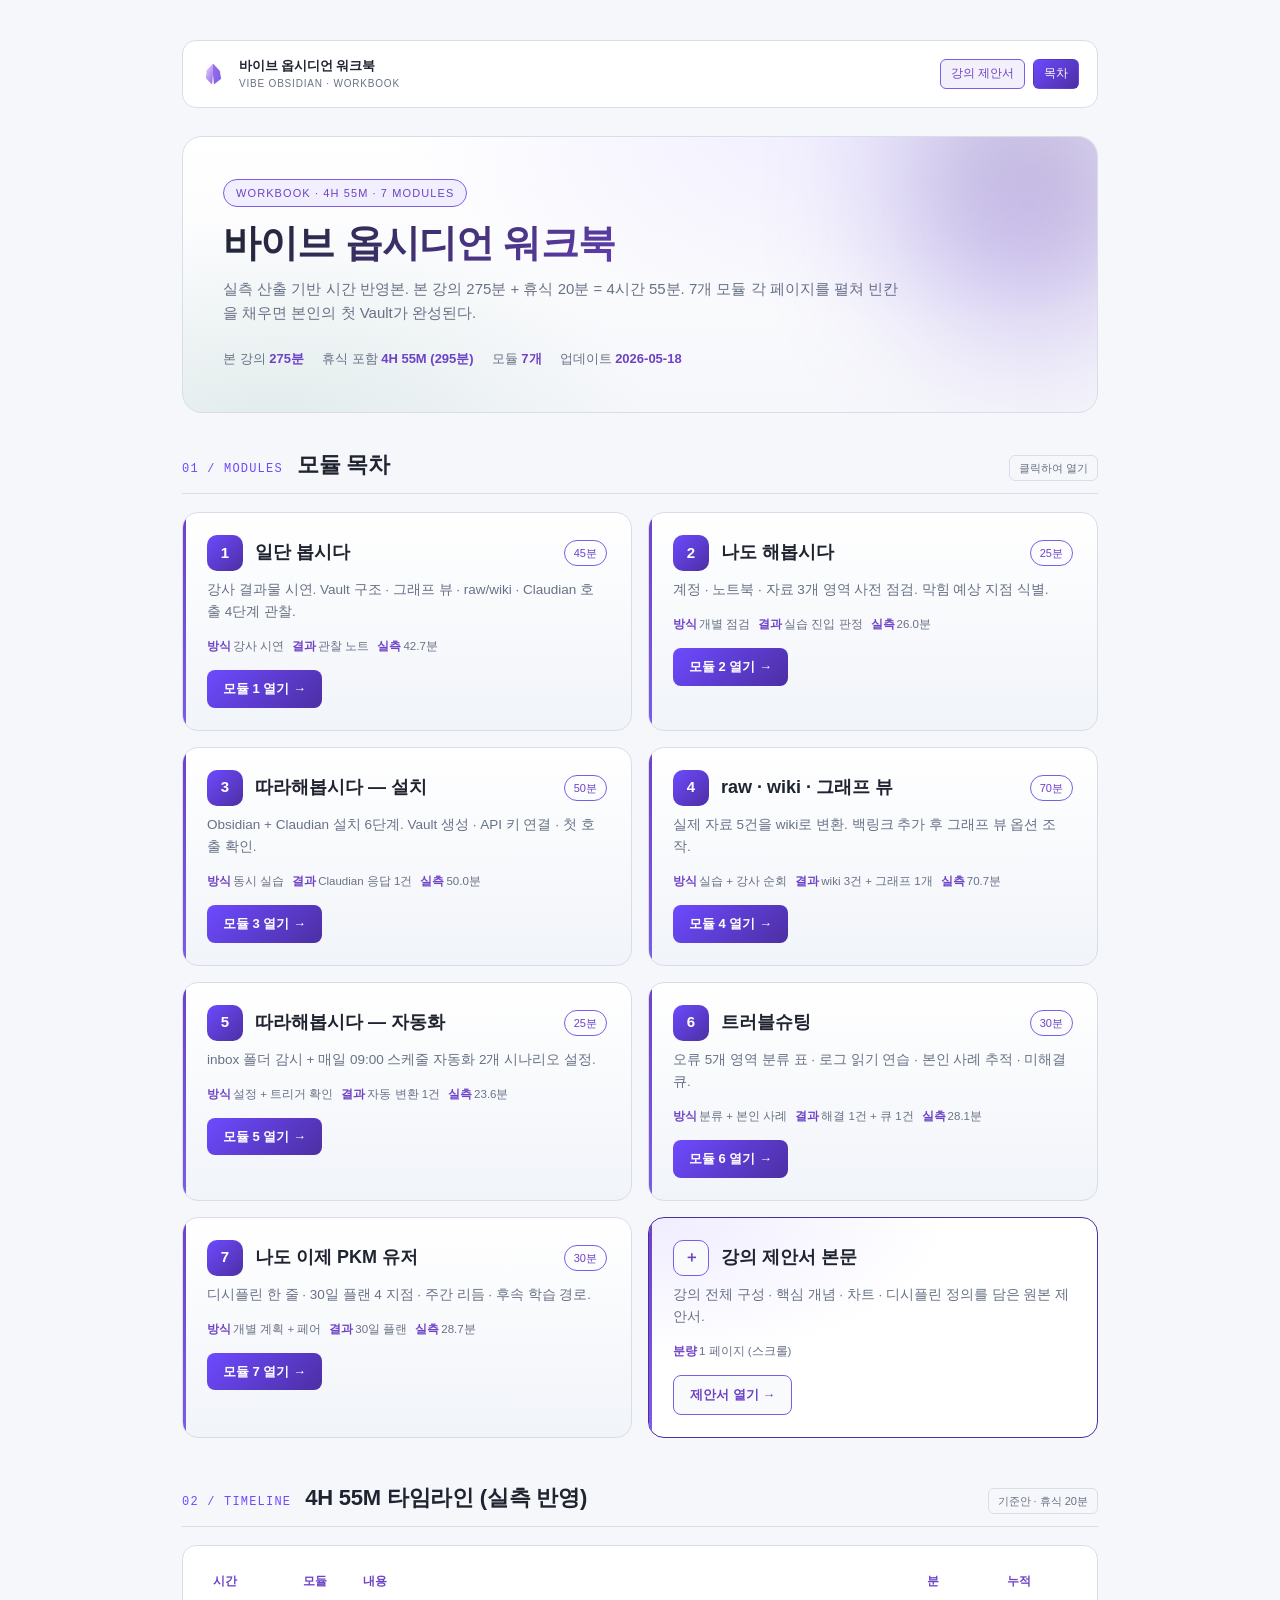
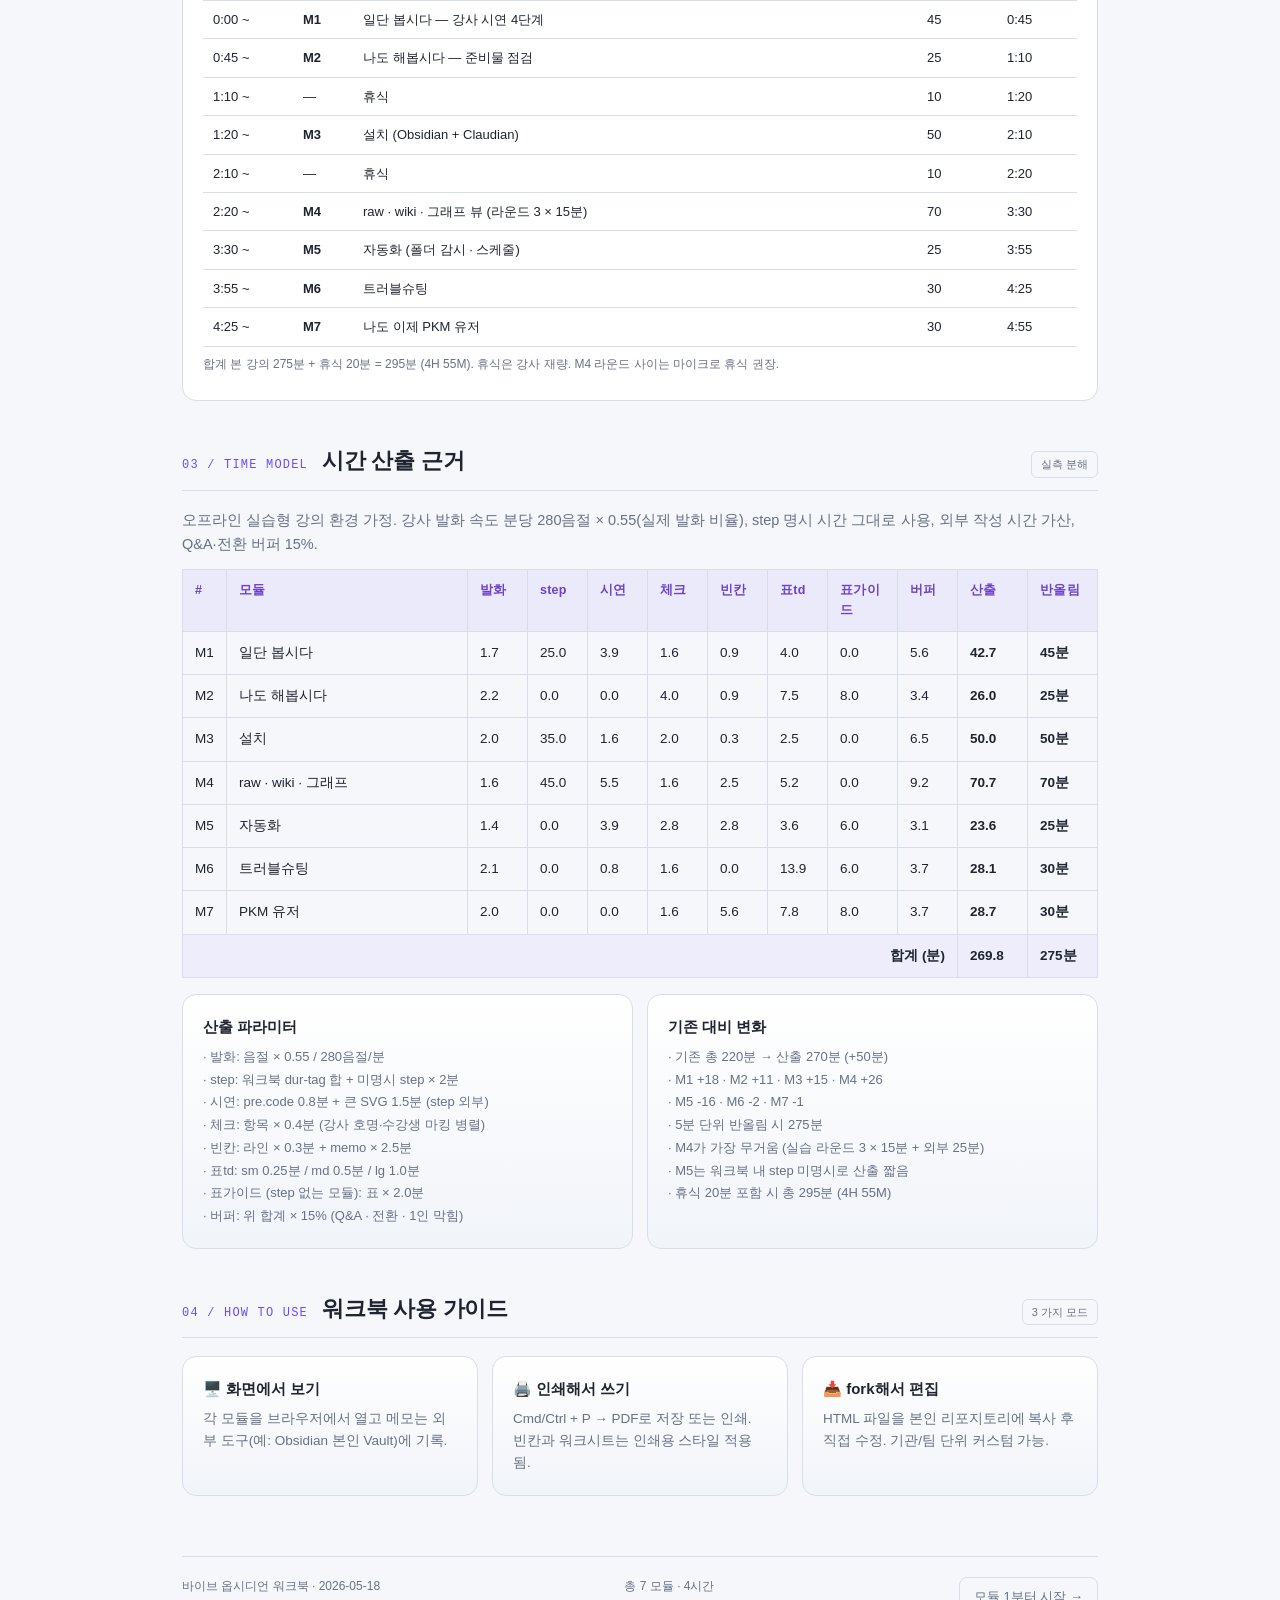
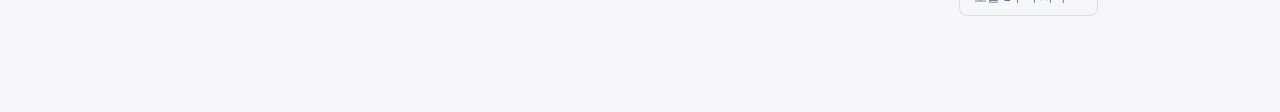
==== commit 110a04f1: "style: switch site to light color theme" ====
--- a/workbook/index.html
+++ b/workbook/index.html
@@ -5,7 +5,220 @@
 <meta name="viewport" content="width=device-width, initial-scale=1.0">
 <title>바이브 옵시디언 워크북 — 7개 모듈 목차</title>
 <link rel="icon" href="data:image/svg+xml;utf8,<svg xmlns='http://www.w3.org/2000/svg' viewBox='0 0 100 100'><path d='M50 8 L25 35 L22 70 L48 92 L50 50 Z' fill='%23B48EFF'/><path d='M50 8 L78 38 L82 68 L52 92 L50 50 Z' fill='%236B3FA0'/></svg>">
-<link rel="stylesheet" href="_shared.css">
+<style>
+/* 바이브 옵시디언 워크북 공통 스타일 */
+:root{
+  --bg:#F6F7FB;
+  --bg-card:#FFFFFF;
+  --bg-card-2:#F1F4F9;
+  --line:#D8DEE9;
+  --purple-1:#6D42C7;
+  --purple-2:#6D4AFF;
+  --purple-3:#7B5DE8;
+  --purple-4:#4C2FA3;
+  --purple-deep:#312060;
+  --text:#1F2430;
+  --text-mute:#687186;
+  --accent:#7B5DE8;
+  --good:#23825A;
+  --warn:#A96000;
+  --bad:#B43A46;
+  --ink:#D8D2E8; /* 빈칸 라인 */
+}
+*{box-sizing:border-box;margin:0;padding:0}
+html,body{background:var(--bg);color:var(--text);font-family:"Pretendard","Apple SD Gothic Neo","Noto Sans KR",-apple-system,sans-serif;line-height:1.65;font-feature-settings:"tnum"}
+html{scroll-behavior:smooth}
+a{color:var(--purple-1);text-decoration:none}
+
+.wb-wrap{max-width:980px;margin:0 auto;padding:40px 32px 96px}
+
+/* 상단 네비 */
+.wb-nav{display:flex;align-items:center;gap:14px;padding:14px 18px;border:1px solid var(--line);background:var(--bg-card);border-radius:14px;margin-bottom:28px;font-size:13px;color:var(--text-mute)}
+.wb-nav svg{width:24px;height:24px;flex-shrink:0}
+.wb-nav .brand{font-weight:700;color:var(--text);letter-spacing:-0.01em}
+.wb-nav .brand small{display:block;font-size:10px;color:var(--text-mute);font-weight:500;letter-spacing:0.08em}
+.wb-nav .pages{margin-left:auto;display:flex;gap:8px;flex-wrap:wrap}
+.wb-nav .pages a{padding:4px 10px;border:1px solid var(--line);border-radius:6px;color:var(--text-mute);font-size:12px}
+.wb-nav .pages a:hover{border-color:var(--purple-3);color:var(--purple-1)}
+.wb-nav .pages a.cur{background:linear-gradient(135deg,var(--purple-2),var(--purple-4));color:#fff;border-color:transparent}
+.wb-nav .pages a.hub{background:rgba(109,66,199,0.08);color:var(--purple-1);border-color:var(--purple-3)}
+
+/* 표지 (모듈 헤더) */
+.m-cover{
+  position:relative;
+  background:radial-gradient(900px 400px at 80% -20%,rgba(109,74,255,0.12),transparent 60%),
+             radial-gradient(700px 400px at 10% 110%,rgba(35,130,90,0.10),transparent 55%),
+             linear-gradient(180deg,#FFFFFF 0%,#F6F7FB 100%);
+  border:1px solid var(--line);border-radius:20px;
+  padding:42px 40px;overflow:hidden;margin-bottom:34px;
+}
+.m-cover::before{
+  content:"";position:absolute;right:-60px;top:-60px;width:260px;height:260px;
+  background:conic-gradient(from 120deg,#6D42C7,#7B5DE8,#312060,#6D42C7);
+  filter:blur(70px);opacity:0.35;border-radius:50%;
+}
+.m-cover .badge{display:inline-block;padding:4px 12px;border:1px solid var(--purple-3);border-radius:999px;color:var(--purple-1);font-size:11px;letter-spacing:0.1em;text-transform:uppercase;background:rgba(109,74,255,0.08);margin-bottom:14px}
+.m-cover h1{font-size:38px;font-weight:800;letter-spacing:-0.02em;background:linear-gradient(135deg,#1F2430 0%,#6D42C7 60%,#6D4AFF 100%);-webkit-background-clip:text;background-clip:text;color:transparent;line-height:1.2;margin-bottom:10px}
+.m-cover .desc{color:var(--text-mute);font-size:15px;max-width:680px}
+.m-cover .meta{margin-top:22px;display:flex;gap:18px;flex-wrap:wrap;color:var(--text-mute);font-size:13px;position:relative;z-index:1}
+.m-cover .meta b{color:var(--purple-1);font-weight:600}
+
+/* 섹션 헤더 */
+section{margin-bottom:42px}
+.sec-head{display:flex;align-items:baseline;gap:14px;margin-bottom:18px;padding-bottom:10px;border-bottom:1px solid var(--line)}
+.sec-num{font-family:"JetBrains Mono",monospace;color:var(--purple-2);font-size:12px;letter-spacing:0.1em}
+.sec-head h2{font-size:22px;font-weight:700;letter-spacing:-0.01em}
+.sec-head .tag{margin-left:auto;font-size:11px;color:var(--text-mute);padding:3px 9px;border:1px solid var(--line);border-radius:6px}
+
+h3{font-size:16px;font-weight:600;margin:16px 0 8px}
+h4{font-size:14px;font-weight:600;margin:10px 0 5px;color:var(--purple-1)}
+p{color:var(--text);margin-bottom:8px;font-size:14.5px}
+.mute{color:var(--text-mute)}
+ul.dot{padding-left:20px}
+ul.dot li{margin:4px 0;font-size:14px;color:var(--text)}
+
+/* 카드 그리드 */
+.grid{display:grid;gap:14px}
+.grid-2{grid-template-columns:repeat(2,1fr)}
+.grid-3{grid-template-columns:repeat(3,1fr)}
+@media(max-width:760px){.grid-2,.grid-3{grid-template-columns:1fr}}
+
+.card{background:linear-gradient(180deg,var(--bg-card),var(--bg-card-2));border:1px solid var(--line);border-radius:14px;padding:20px}
+.card .ttl{font-size:15px;font-weight:600;margin-bottom:6px;color:var(--text)}
+.card .body{color:var(--text-mute);font-size:13.5px;line-height:1.65}
+
+/* 학습 목표 박스 */
+.goals{
+  background:radial-gradient(500px 240px at 0% 0%,rgba(109,74,255,0.12),transparent 60%),var(--bg-card);
+  border:1px solid var(--purple-4);border-radius:16px;padding:22px 26px;margin-bottom:24px;
+}
+.goals .lbl{display:inline-block;background:var(--purple-2);color:#fff;font-size:11px;font-weight:700;padding:3px 10px;border-radius:6px;letter-spacing:0.06em;margin-bottom:10px}
+.goals ol{padding-left:22px}
+.goals ol li{margin:6px 0;color:var(--text);font-size:14.5px}
+.goals ol li b{color:var(--purple-1)}
+
+/* 체크박스 리스트 (수강생용) */
+.check{list-style:none;padding:0;margin:6px 0}
+.check li{
+  padding:10px 12px 10px 38px;position:relative;border-bottom:1px dashed rgba(104,113,134,0.22);
+  font-size:14.5px;color:var(--text);
+}
+.check li:last-child{border-bottom:none}
+.check li::before{
+  content:"";position:absolute;left:10px;top:13px;width:16px;height:16px;
+  border:1.5px solid var(--purple-3);border-radius:4px;background:transparent;
+}
+.check li b{color:var(--purple-1)}
+.check li .mt{display:block;color:var(--text-mute);font-size:13px;margin-top:2px}
+
+/* 단계 박스 */
+.step{
+  background:var(--bg-card);border:1px solid var(--line);border-radius:14px;
+  padding:18px 20px;margin:12px 0;position:relative;padding-left:64px;
+}
+.step::before{
+  content:counter(step-counter);counter-increment:step-counter;
+  position:absolute;left:18px;top:18px;
+  width:30px;height:30px;border-radius:8px;
+  background:linear-gradient(135deg,var(--purple-2),var(--purple-4));
+  display:flex;align-items:center;justify-content:center;font-weight:800;font-size:14px;color:#fff;
+}
+.step-list{counter-reset:step-counter;list-style:none;padding:0}
+.step .ttl{font-size:15px;font-weight:600;margin-bottom:4px;color:var(--text)}
+.step .body{font-size:13.5px;color:var(--text-mute);line-height:1.65}
+.step .body code{background:rgba(109,66,199,0.10);color:var(--purple-1);padding:2px 6px;border-radius:4px;font-size:12.5px;font-family:"JetBrains Mono",monospace}
+
+/* 빈칸 작성 영역 */
+.fill{
+  background:var(--bg-card);border:1px solid var(--line);border-radius:12px;
+  padding:14px 16px;margin:10px 0;
+}
+.fill .q{color:var(--purple-1);font-size:13px;font-weight:600;margin-bottom:8px;letter-spacing:0.02em}
+.fill .lines{display:block}
+.fill .lines span{
+  display:block;height:24px;border-bottom:1px dashed rgba(104,113,134,0.30);
+}
+.fill .lines span:last-child{border-bottom:none}
+.fill.short .lines span{height:24px}
+.fill.tall .lines span{height:28px}
+
+/* 워크시트 표 */
+table.ws{width:100%;border-collapse:collapse;font-size:13.5px;margin:12px 0}
+table.ws th,table.ws td{padding:10px 12px;text-align:left;border:1px solid var(--line);vertical-align:top}
+table.ws th{background:rgba(109,74,255,0.08);color:var(--purple-1);font-weight:600;font-size:12.5px;letter-spacing:0.02em}
+table.ws td.blank{height:38px;background:repeating-linear-gradient(transparent 0,transparent 22px,rgba(104,113,134,0.18) 23px,rgba(104,113,134,0.18) 24px)}
+table.ws td.fill-sm{height:32px}
+table.ws td.fill-md{height:56px}
+table.ws td.fill-lg{height:88px}
+table.ws td .ex{display:block;color:var(--text-mute);font-size:12px;margin-top:2px}
+
+/* 강사 시연 박스 / 데모 박스 */
+.demo{
+  background:linear-gradient(180deg,rgba(109,74,255,0.08),rgba(109,74,255,0.02));
+  border-left:3px solid var(--purple-2);
+  padding:16px 18px 16px 20px;border-radius:0 12px 12px 0;
+  margin:14px 0;
+}
+.demo .lbl{display:inline-block;font-size:10px;font-weight:700;color:var(--purple-1);letter-spacing:0.12em;text-transform:uppercase;margin-bottom:6px}
+.demo .desc{font-size:14px;color:var(--text)}
+
+/* 콜아웃 */
+.callout{
+  background:radial-gradient(500px 240px at 0% 0%,rgba(109,74,255,0.12),transparent 60%),var(--bg-card);
+  border:1px solid var(--purple-4);border-radius:14px;padding:18px 22px;margin:14px 0;
+}
+.callout .lbl{display:inline-block;background:var(--purple-2);color:#fff;font-size:10px;font-weight:700;padding:3px 10px;border-radius:6px;letter-spacing:0.06em;margin-bottom:8px}
+.callout p{font-size:14px;color:var(--text)}
+
+/* 코드 박스 */
+pre.code{
+  background:#F8FAFC;border:1px solid var(--line);border-radius:10px;
+  padding:14px 16px;color:#293241;font-size:12.5px;line-height:1.6;
+  font-family:"JetBrains Mono","SF Mono",monospace;overflow-x:auto;margin:10px 0;
+}
+pre.code .hl{color:var(--purple-1)}
+pre.code .mute{color:var(--text-mute)}
+code.inline{background:rgba(109,66,199,0.10);color:var(--purple-1);padding:2px 7px;border-radius:4px;font-size:12.5px;font-family:"JetBrains Mono",monospace}
+
+/* 그래프 더미 (SVG 컨테이너) */
+.gview{background:#F8FAFC;border:1px solid var(--line);border-radius:12px;padding:18px;margin:12px 0;text-align:center}
+.gview svg{max-width:100%;height:auto}
+.gview .cap{display:block;font-size:12px;color:var(--text-mute);margin-top:8px}
+
+/* 시간 표시 라벨 */
+.dur-tag{display:inline-block;padding:3px 10px;font-size:11px;color:var(--purple-1);border:1px solid var(--purple-3);border-radius:999px;background:rgba(109,74,255,0.06)}
+
+/* 풋터 */
+.wb-foot{margin-top:60px;padding-top:20px;border-top:1px solid var(--line);color:var(--text-mute);font-size:12px;display:flex;justify-content:space-between;flex-wrap:wrap;gap:10px}
+.wb-foot .nav-prev,.wb-foot .nav-next{padding:8px 14px;border:1px solid var(--line);border-radius:8px;color:var(--text-mute);font-size:13px}
+.wb-foot .nav-prev:hover,.wb-foot .nav-next:hover{border-color:var(--purple-3);color:var(--purple-1)}
+
+/* 셀프 체크 박스 */
+.self{
+  background:var(--bg-card);border:1px solid var(--line);border-radius:14px;padding:18px 22px;margin-top:24px;
+}
+.self h3{margin-top:0;color:var(--purple-1)}
+.self ul.check li{font-size:14px}
+
+/* 메모 영역 (큰 빈칸) */
+.memo{
+  background:var(--bg-card);border:1px solid var(--line);border-radius:12px;
+  padding:16px;margin:12px 0;min-height:120px;
+  background-image:repeating-linear-gradient(transparent 0,transparent 26px,rgba(104,113,134,0.18) 27px,rgba(104,113,134,0.18) 28px);
+  background-position:0 32px;
+}
+.memo .q{color:var(--purple-1);font-size:13px;font-weight:600;margin-bottom:10px}
+
+/* 인쇄용 */
+@media print{
+  html,body{background:#fff;color:#111}
+  .wb-nav{display:none}
+  .m-cover{background:#fff;border:1px solid #ccc}
+  .m-cover h1{color:#333;-webkit-text-fill-color:#333}
+  section{page-break-inside:avoid}
+}
+
+</style>
 <style>
   /* 허브 페이지 전용 */
   .mod-grid{display:grid;grid-template-columns:repeat(2,1fr);gap:16px;margin-top:18px}
@@ -58,7 +271,7 @@
   <svg viewBox="0 0 100 100" xmlns="http://www.w3.org/2000/svg" aria-hidden="true">
     <defs>
       <linearGradient id="lg1" x1="20%" y1="0%" x2="80%" y2="100%"><stop offset="0%" stop-color="#E0CCFF"/><stop offset="100%" stop-color="#9B6FE8"/></linearGradient>
-      <linearGradient id="lg2" x1="0%" y1="0%" x2="100%" y2="100%"><stop offset="0%" stop-color="#9B6FE8"/><stop offset="100%" stop-color="#6B3FA0"/></linearGradient>
+      <linearGradient id="lg2" x1="0%" y1="0%" x2="100%" y2="100%"><stop offset="0%" stop-color="#9B6FE8"/><stop offset="100%" stop-color="#7B5DE8"/></linearGradient>
     </defs>
     <path d="M50 6 L24 34 L20 68 L46 94 L50 52 Z" fill="url(#lg1)"/>
     <path d="M50 6 L78 36 L84 70 L54 94 L50 52 Z" fill="url(#lg2)"/>
@@ -141,11 +354,11 @@
       <a class="open" href="module7.html">모듈 7 열기 →</a>
     </div>
 
-    <div class="mod-card" style="background:radial-gradient(500px 240px at 0% 0%,rgba(139,92,246,0.10),transparent 60%),var(--bg-card);border-color:var(--purple-4)">
-      <div class="head"><div class="num" style="background:#0E0D14;border:1px solid var(--purple-3);color:var(--purple-1)">＋</div><div class="ttl">강의 제안서 본문</div></div>
+    <div class="mod-card" style="background:radial-gradient(500px 240px at 0% 0%,rgba(109,74,255,0.10),transparent 60%),var(--bg-card);border-color:var(--purple-4)">
+      <div class="head"><div class="num" style="background:#F8FAFC;border:1px solid var(--purple-3);color:var(--purple-1)">＋</div><div class="ttl">강의 제안서 본문</div></div>
       <div class="desc">강의 전체 구성 · 핵심 개념 · 차트 · 디시플린 정의를 담은 원본 제안서.</div>
       <div class="meta"><span><b>분량</b>1 페이지 (스크롤)</span></div>
-      <a class="open" href="../index.html" style="background:#0E0D14;border:1px solid var(--purple-3);color:var(--purple-1)">제안서 열기 →</a>
+      <a class="open" href="../index.html" style="background:#F8FAFC;border:1px solid var(--purple-3);color:var(--purple-1)">제안서 열기 →</a>
     </div>
 
   </div>
@@ -213,7 +426,7 @@
       <tr><td>M5</td><td>자동화</td><td>1.4</td><td>0.0</td><td>3.9</td><td>2.8</td><td>2.8</td><td>3.6</td><td>6.0</td><td>3.1</td><td><b>23.6</b></td><td><b>25분</b></td></tr>
       <tr><td>M6</td><td>트러블슈팅</td><td>2.1</td><td>0.0</td><td>0.8</td><td>1.6</td><td>0.0</td><td>13.9</td><td>6.0</td><td>3.7</td><td><b>28.1</b></td><td><b>30분</b></td></tr>
       <tr><td>M7</td><td>PKM 유저</td><td>2.0</td><td>0.0</td><td>0.0</td><td>1.6</td><td>5.6</td><td>7.8</td><td>8.0</td><td>3.7</td><td><b>28.7</b></td><td><b>30분</b></td></tr>
-      <tr style="background:rgba(139,92,246,0.06)"><td colspan="10" style="text-align:right"><b>합계 (분)</b></td><td><b>269.8</b></td><td><b>275분</b></td></tr>
+      <tr style="background:rgba(109,74,255,0.06)"><td colspan="10" style="text-align:right"><b>합계 (분)</b></td><td><b>269.8</b></td><td><b>275분</b></td></tr>
     </tbody>
   </table>
 
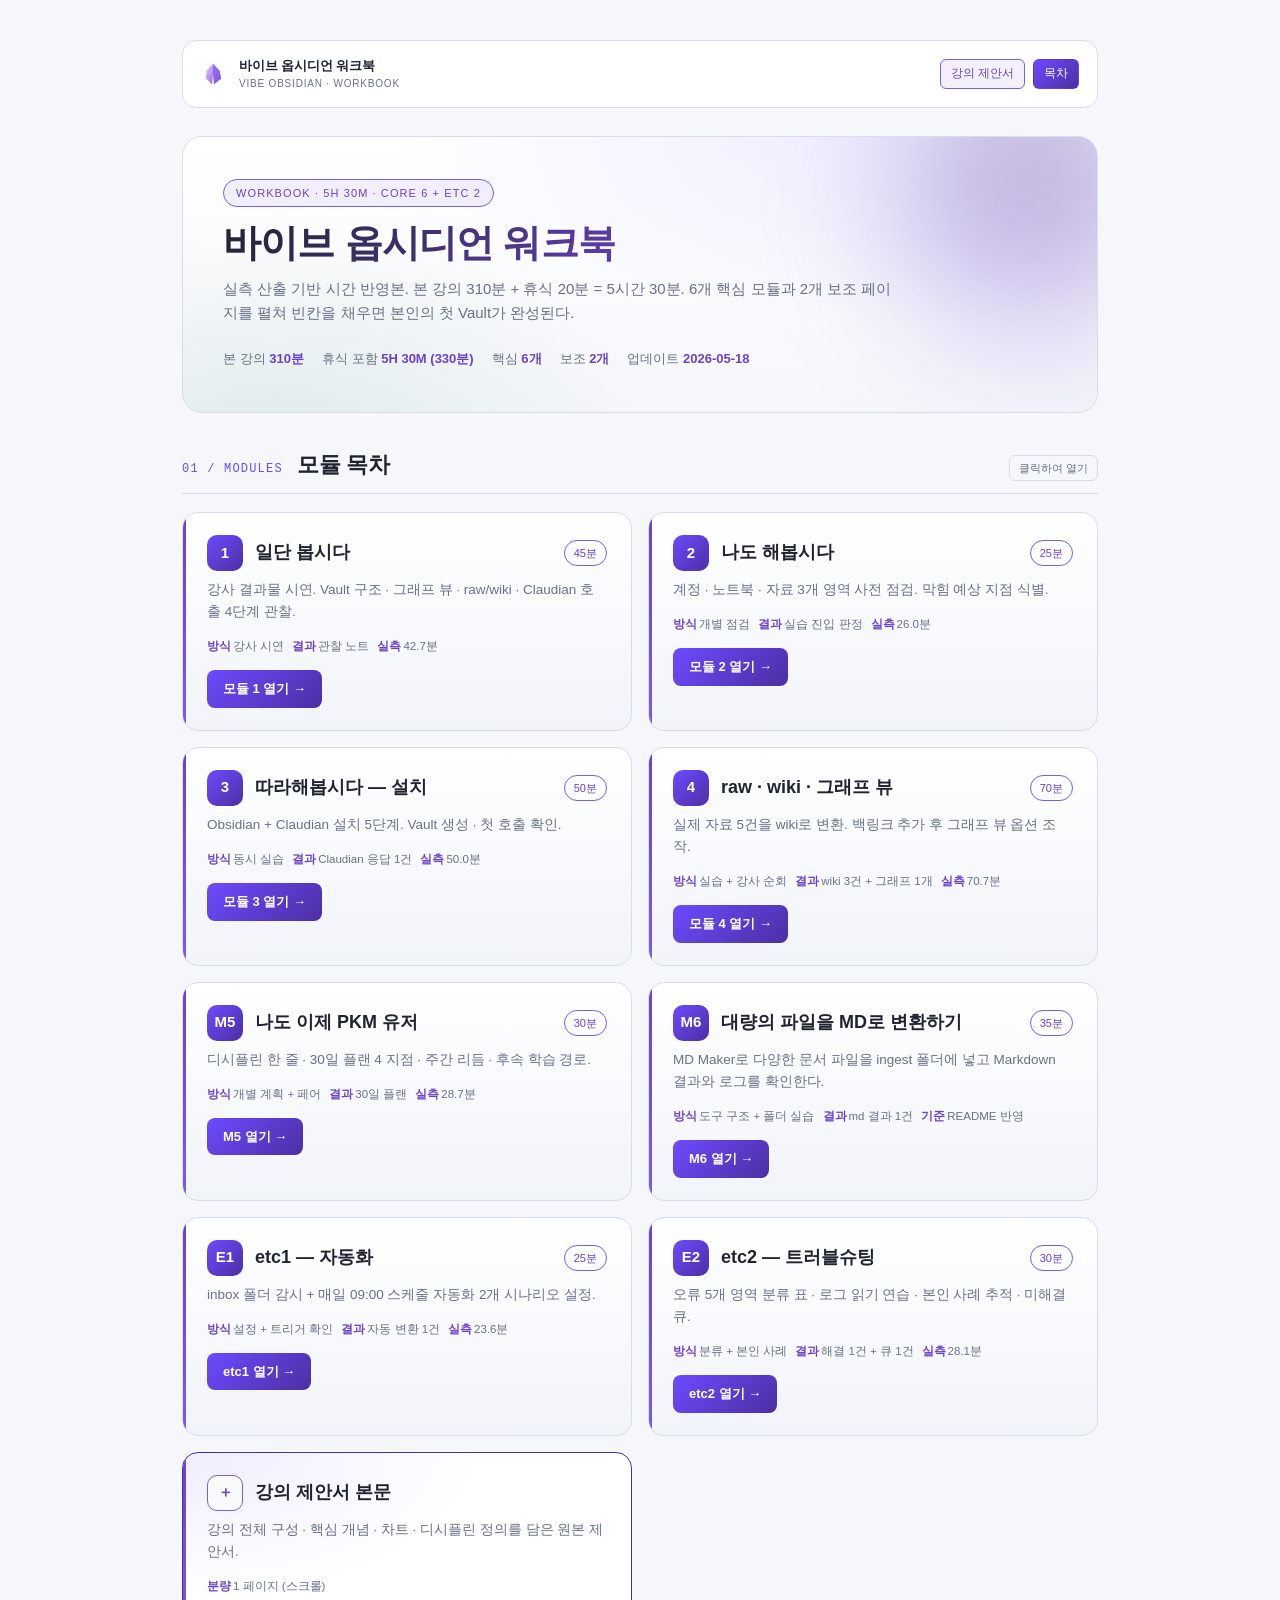
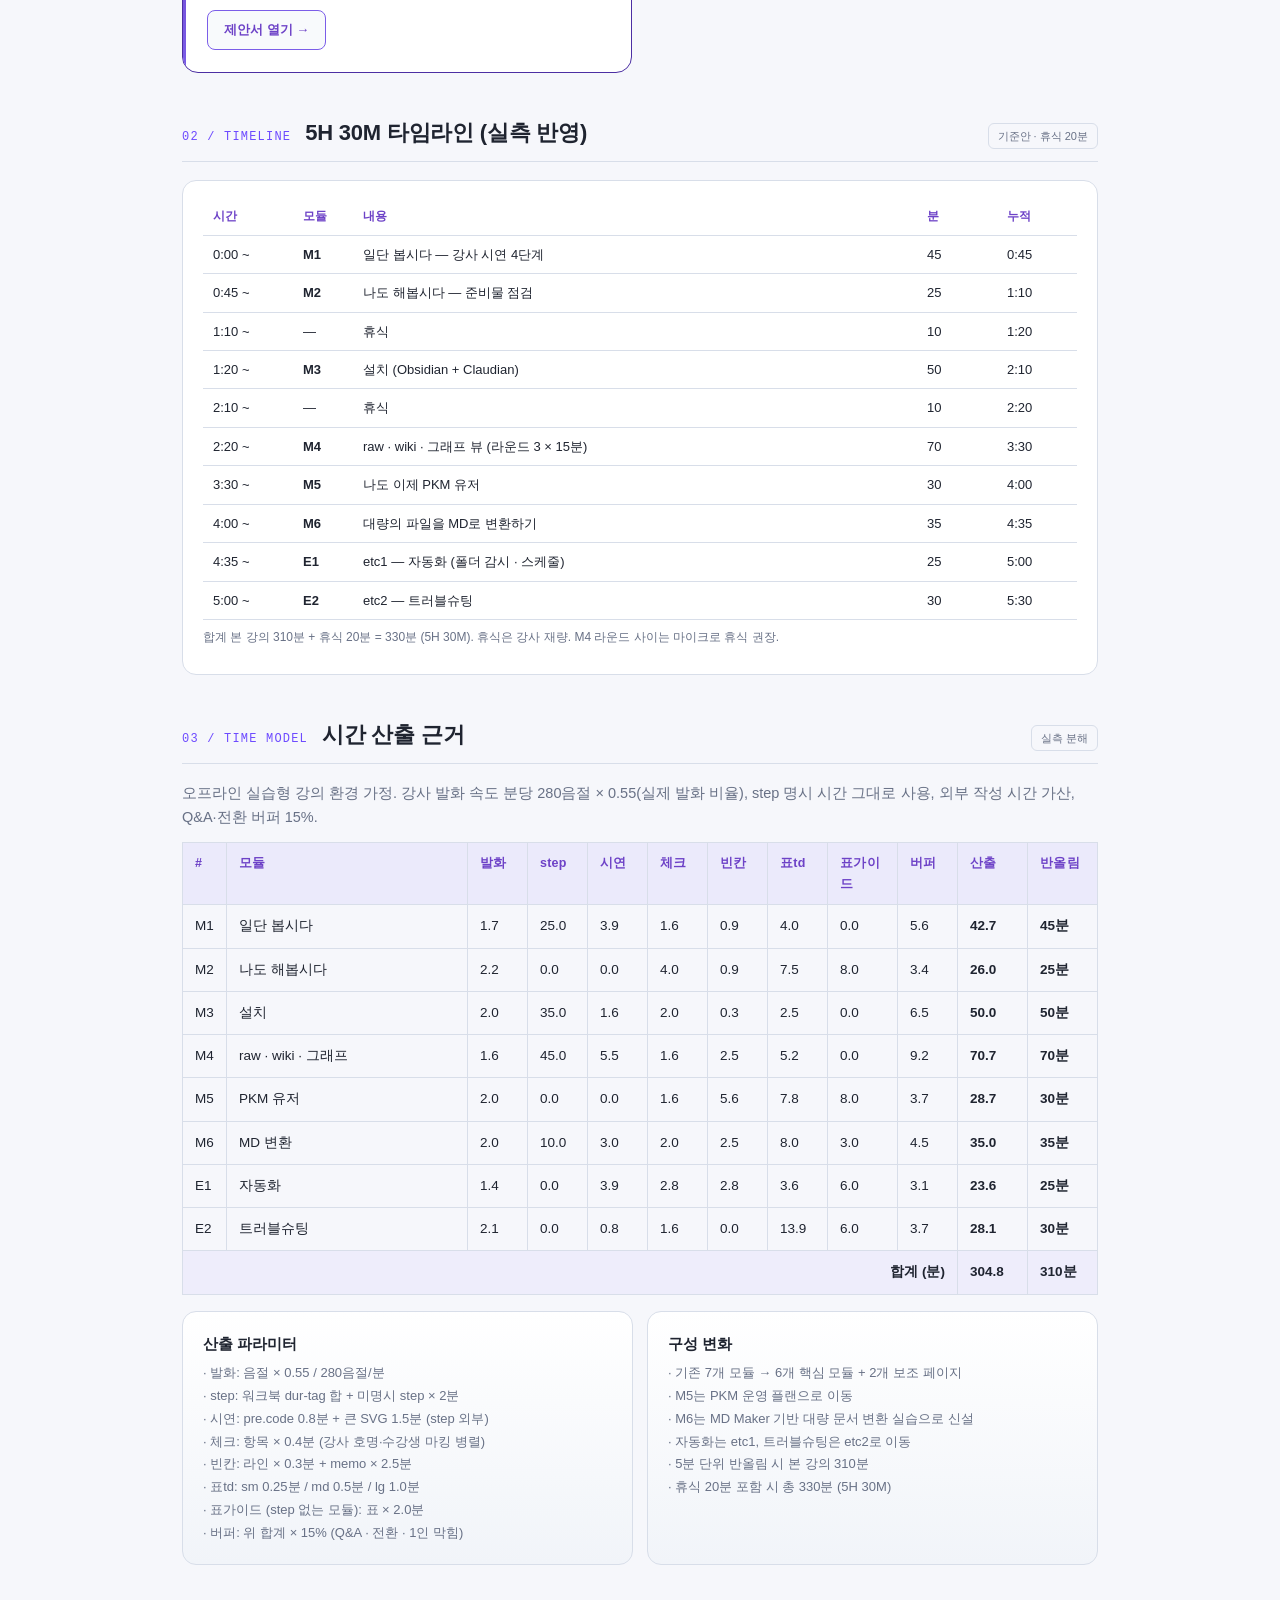
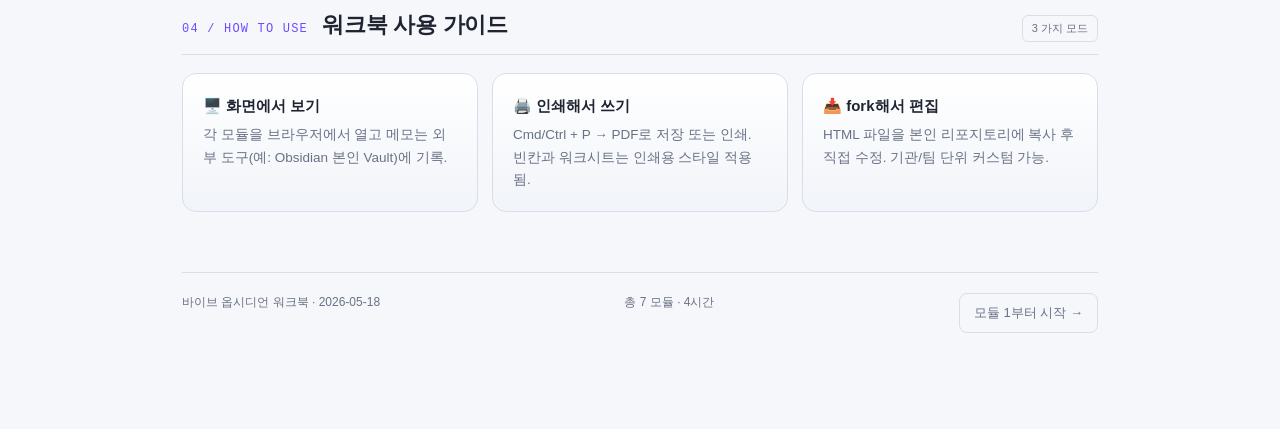
==== commit 9f2092df: "Restructure workbook modules and add MD ingest lesson" ====
--- a/workbook/index.html
+++ b/workbook/index.html
@@ -3,7 +3,7 @@
 <head>
 <meta charset="UTF-8">
 <meta name="viewport" content="width=device-width, initial-scale=1.0">
-<title>바이브 옵시디언 워크북 — 7개 모듈 목차</title>
+<title>바이브 옵시디언 워크북 — 6개 핵심 모듈 + 2개 보조 목차</title>
 <link rel="icon" href="data:image/svg+xml;utf8,<svg xmlns='http://www.w3.org/2000/svg' viewBox='0 0 100 100'><path d='M50 8 L25 35 L22 70 L48 92 L50 50 Z' fill='%23B48EFF'/><path d='M50 8 L78 38 L82 68 L52 92 L50 50 Z' fill='%236B3FA0'/></svg>">
 <style>
 /* 바이브 옵시디언 워크북 공통 스타일 */
@@ -284,13 +284,14 @@
 </nav>
 
 <div class="m-cover">
-  <span class="badge">Workbook · 4H 55M · 7 Modules</span>
+  <span class="badge">Workbook · 5H 30M · Core 6 + etc 2</span>
   <h1>바이브 옵시디언 워크북</h1>
-  <p class="desc">실측 산출 기반 시간 반영본. 본 강의 275분 + 휴식 20분 = 4시간 55분. 7개 모듈 각 페이지를 펼쳐 빈칸을 채우면 본인의 첫 Vault가 완성된다.</p>
+  <p class="desc">실측 산출 기반 시간 반영본. 본 강의 310분 + 휴식 20분 = 5시간 30분. 6개 핵심 모듈과 2개 보조 페이지를 펼쳐 빈칸을 채우면 본인의 첫 Vault가 완성된다.</p>
   <div class="meta">
-    <span>본 강의 <b>275분</b></span>
-    <span>휴식 포함 <b>4H 55M (295분)</b></span>
-    <span>모듈 <b>7개</b></span>
+    <span>본 강의 <b>310분</b></span>
+    <span>휴식 포함 <b>5H 30M (330분)</b></span>
+    <span>핵심 <b>6개</b></span>
+    <span>보조 <b>2개</b></span>
     <span>업데이트 <b>2026-05-18</b></span>
   </div>
 </div>
@@ -321,7 +322,7 @@
 
     <div class="mod-card">
       <div class="head"><div class="num">3</div><div class="ttl">따라해봅시다 — 설치</div><div class="dur">50분</div></div>
-      <div class="desc">Obsidian + Claudian 설치 6단계. Vault 생성 · API 키 연결 · 첫 호출 확인.</div>
+      <div class="desc">Obsidian + Claudian 설치 5단계. Vault 생성 · 첫 호출 확인.</div>
       <div class="meta"><span><b>방식</b>동시 실습</span><span><b>결과</b>Claudian 응답 1건</span><span><b>실측</b>50.0분</span></div>
       <a class="open" href="module3.html">모듈 3 열기 →</a>
     </div>
@@ -334,24 +335,31 @@
     </div>
 
     <div class="mod-card">
-      <div class="head"><div class="num">5</div><div class="ttl">따라해봅시다 — 자동화</div><div class="dur">25분</div></div>
+      <div class="head"><div class="num">M5</div><div class="ttl">나도 이제 PKM 유저</div><div class="dur">30분</div></div>
+      <div class="desc">디시플린 한 줄 · 30일 플랜 4 지점 · 주간 리듬 · 후속 학습 경로.</div>
+      <div class="meta"><span><b>방식</b>개별 계획 + 페어</span><span><b>결과</b>30일 플랜</span><span><b>실측</b>28.7분</span></div>
+      <a class="open" href="module7.html">M5 열기 →</a>
+    </div>
+
+    <div class="mod-card">
+      <div class="head"><div class="num">M6</div><div class="ttl">대량의 파일을 MD로 변환하기</div><div class="dur">35분</div></div>
+      <div class="desc">MD Maker로 다양한 문서 파일을 ingest 폴더에 넣고 Markdown 결과와 로그를 확인한다.</div>
+      <div class="meta"><span><b>방식</b>도구 구조 + 폴더 실습</span><span><b>결과</b>md 결과 1건</span><span><b>기준</b>README 반영</span></div>
+      <a class="open" href="module6.html">M6 열기 →</a>
+    </div>
+
+    <div class="mod-card">
+      <div class="head"><div class="num">E1</div><div class="ttl">etc1 — 자동화</div><div class="dur">25분</div></div>
       <div class="desc">inbox 폴더 감시 + 매일 09:00 스케줄 자동화 2개 시나리오 설정.</div>
       <div class="meta"><span><b>방식</b>설정 + 트리거 확인</span><span><b>결과</b>자동 변환 1건</span><span><b>실측</b>23.6분</span></div>
-      <a class="open" href="module5.html">모듈 5 열기 →</a>
-    </div>
-
-    <div class="mod-card">
-      <div class="head"><div class="num">6</div><div class="ttl">트러블슈팅</div><div class="dur">30분</div></div>
+      <a class="open" href="module5.html">etc1 열기 →</a>
+    </div>
+
+    <div class="mod-card">
+      <div class="head"><div class="num">E2</div><div class="ttl">etc2 — 트러블슈팅</div><div class="dur">30분</div></div>
       <div class="desc">오류 5개 영역 분류 표 · 로그 읽기 연습 · 본인 사례 추적 · 미해결 큐.</div>
       <div class="meta"><span><b>방식</b>분류 + 본인 사례</span><span><b>결과</b>해결 1건 + 큐 1건</span><span><b>실측</b>28.1분</span></div>
-      <a class="open" href="module6.html">모듈 6 열기 →</a>
-    </div>
-
-    <div class="mod-card">
-      <div class="head"><div class="num">7</div><div class="ttl">나도 이제 PKM 유저</div><div class="dur">30분</div></div>
-      <div class="desc">디시플린 한 줄 · 30일 플랜 4 지점 · 주간 리듬 · 후속 학습 경로.</div>
-      <div class="meta"><span><b>방식</b>개별 계획 + 페어</span><span><b>결과</b>30일 플랜</span><span><b>실측</b>28.7분</span></div>
-      <a class="open" href="module7.html">모듈 7 열기 →</a>
+      <a class="open" href="etc2.html">etc2 열기 →</a>
     </div>
 
     <div class="mod-card" style="background:radial-gradient(500px 240px at 0% 0%,rgba(109,74,255,0.10),transparent 60%),var(--bg-card);border-color:var(--purple-4)">
@@ -368,7 +376,7 @@
 <section>
   <div class="sec-head">
     <span class="sec-num">02 / TIMELINE</span>
-    <h2>4H 55M 타임라인 (실측 반영)</h2>
+    <h2>5H 30M 타임라인 (실측 반영)</h2>
     <span class="tag">기준안 · 휴식 20분</span>
   </div>
 
@@ -382,12 +390,13 @@
         <tr><td>1:20 ~</td><td class="b">M3</td><td>설치 (Obsidian + Claudian)</td><td>50</td><td>2:10</td></tr>
         <tr><td>2:10 ~</td><td>—</td><td>휴식</td><td>10</td><td>2:20</td></tr>
         <tr><td>2:20 ~</td><td class="b">M4</td><td>raw · wiki · 그래프 뷰 (라운드 3 × 15분)</td><td>70</td><td>3:30</td></tr>
-        <tr><td>3:30 ~</td><td class="b">M5</td><td>자동화 (폴더 감시 · 스케줄)</td><td>25</td><td>3:55</td></tr>
-        <tr><td>3:55 ~</td><td class="b">M6</td><td>트러블슈팅</td><td>30</td><td>4:25</td></tr>
-        <tr><td>4:25 ~</td><td class="b">M7</td><td>나도 이제 PKM 유저</td><td>30</td><td>4:55</td></tr>
+        <tr><td>3:30 ~</td><td class="b">M5</td><td>나도 이제 PKM 유저</td><td>30</td><td>4:00</td></tr>
+        <tr><td>4:00 ~</td><td class="b">M6</td><td>대량의 파일을 MD로 변환하기</td><td>35</td><td>4:35</td></tr>
+        <tr><td>4:35 ~</td><td class="b">E1</td><td>etc1 — 자동화 (폴더 감시 · 스케줄)</td><td>25</td><td>5:00</td></tr>
+        <tr><td>5:00 ~</td><td class="b">E2</td><td>etc2 — 트러블슈팅</td><td>30</td><td>5:30</td></tr>
       </tbody>
     </table>
-    <p class="mute" style="font-size:12px;margin-top:8px">합계 본 강의 275분 + 휴식 20분 = 295분 (4H 55M). 휴식은 강사 재량. M4 라운드 사이는 마이크로 휴식 권장.</p>
+    <p class="mute" style="font-size:12px;margin-top:8px">합계 본 강의 310분 + 휴식 20분 = 330분 (5H 30M). 휴식은 강사 재량. M4 라운드 사이는 마이크로 휴식 권장.</p>
   </div>
 </section>
 
@@ -423,10 +432,11 @@
       <tr><td>M2</td><td>나도 해봅시다</td><td>2.2</td><td>0.0</td><td>0.0</td><td>4.0</td><td>0.9</td><td>7.5</td><td>8.0</td><td>3.4</td><td><b>26.0</b></td><td><b>25분</b></td></tr>
       <tr><td>M3</td><td>설치</td><td>2.0</td><td>35.0</td><td>1.6</td><td>2.0</td><td>0.3</td><td>2.5</td><td>0.0</td><td>6.5</td><td><b>50.0</b></td><td><b>50분</b></td></tr>
       <tr><td>M4</td><td>raw · wiki · 그래프</td><td>1.6</td><td>45.0</td><td>5.5</td><td>1.6</td><td>2.5</td><td>5.2</td><td>0.0</td><td>9.2</td><td><b>70.7</b></td><td><b>70분</b></td></tr>
-      <tr><td>M5</td><td>자동화</td><td>1.4</td><td>0.0</td><td>3.9</td><td>2.8</td><td>2.8</td><td>3.6</td><td>6.0</td><td>3.1</td><td><b>23.6</b></td><td><b>25분</b></td></tr>
-      <tr><td>M6</td><td>트러블슈팅</td><td>2.1</td><td>0.0</td><td>0.8</td><td>1.6</td><td>0.0</td><td>13.9</td><td>6.0</td><td>3.7</td><td><b>28.1</b></td><td><b>30분</b></td></tr>
-      <tr><td>M7</td><td>PKM 유저</td><td>2.0</td><td>0.0</td><td>0.0</td><td>1.6</td><td>5.6</td><td>7.8</td><td>8.0</td><td>3.7</td><td><b>28.7</b></td><td><b>30분</b></td></tr>
-      <tr style="background:rgba(109,74,255,0.06)"><td colspan="10" style="text-align:right"><b>합계 (분)</b></td><td><b>269.8</b></td><td><b>275분</b></td></tr>
+      <tr><td>M5</td><td>PKM 유저</td><td>2.0</td><td>0.0</td><td>0.0</td><td>1.6</td><td>5.6</td><td>7.8</td><td>8.0</td><td>3.7</td><td><b>28.7</b></td><td><b>30분</b></td></tr>
+      <tr><td>M6</td><td>MD 변환</td><td>2.0</td><td>10.0</td><td>3.0</td><td>2.0</td><td>2.5</td><td>8.0</td><td>3.0</td><td>4.5</td><td><b>35.0</b></td><td><b>35분</b></td></tr>
+      <tr><td>E1</td><td>자동화</td><td>1.4</td><td>0.0</td><td>3.9</td><td>2.8</td><td>2.8</td><td>3.6</td><td>6.0</td><td>3.1</td><td><b>23.6</b></td><td><b>25분</b></td></tr>
+      <tr><td>E2</td><td>트러블슈팅</td><td>2.1</td><td>0.0</td><td>0.8</td><td>1.6</td><td>0.0</td><td>13.9</td><td>6.0</td><td>3.7</td><td><b>28.1</b></td><td><b>30분</b></td></tr>
+      <tr style="background:rgba(109,74,255,0.06)"><td colspan="10" style="text-align:right"><b>합계 (분)</b></td><td><b>304.8</b></td><td><b>310분</b></td></tr>
     </tbody>
   </table>
 
@@ -445,15 +455,14 @@
       </div>
     </div>
     <div class="card">
-      <div class="ttl">기존 대비 변화</div>
+      <div class="ttl">구성 변화</div>
       <div class="body" style="font-size:13px;line-height:1.75">
-        · 기존 총 220분 → 산출 270분 (+50분)<br>
-        · M1 +18 · M2 +11 · M3 +15 · M4 +26<br>
-        · M5 -16 · M6 -2 · M7 -1<br>
-        · 5분 단위 반올림 시 275분<br>
-        · M4가 가장 무거움 (실습 라운드 3 × 15분 + 외부 25분)<br>
-        · M5는 워크북 내 step 미명시로 산출 짧음<br>
-        · 휴식 20분 포함 시 총 295분 (4H 55M)
+        · 기존 7개 모듈 → 6개 핵심 모듈 + 2개 보조 페이지<br>
+        · M5는 PKM 운영 플랜으로 이동<br>
+        · M6는 MD Maker 기반 대량 문서 변환 실습으로 신설<br>
+        · 자동화는 etc1, 트러블슈팅은 etc2로 이동<br>
+        · 5분 단위 반올림 시 본 강의 310분<br>
+        · 휴식 20분 포함 시 총 330분 (5H 30M)
       </div>
     </div>
   </div>
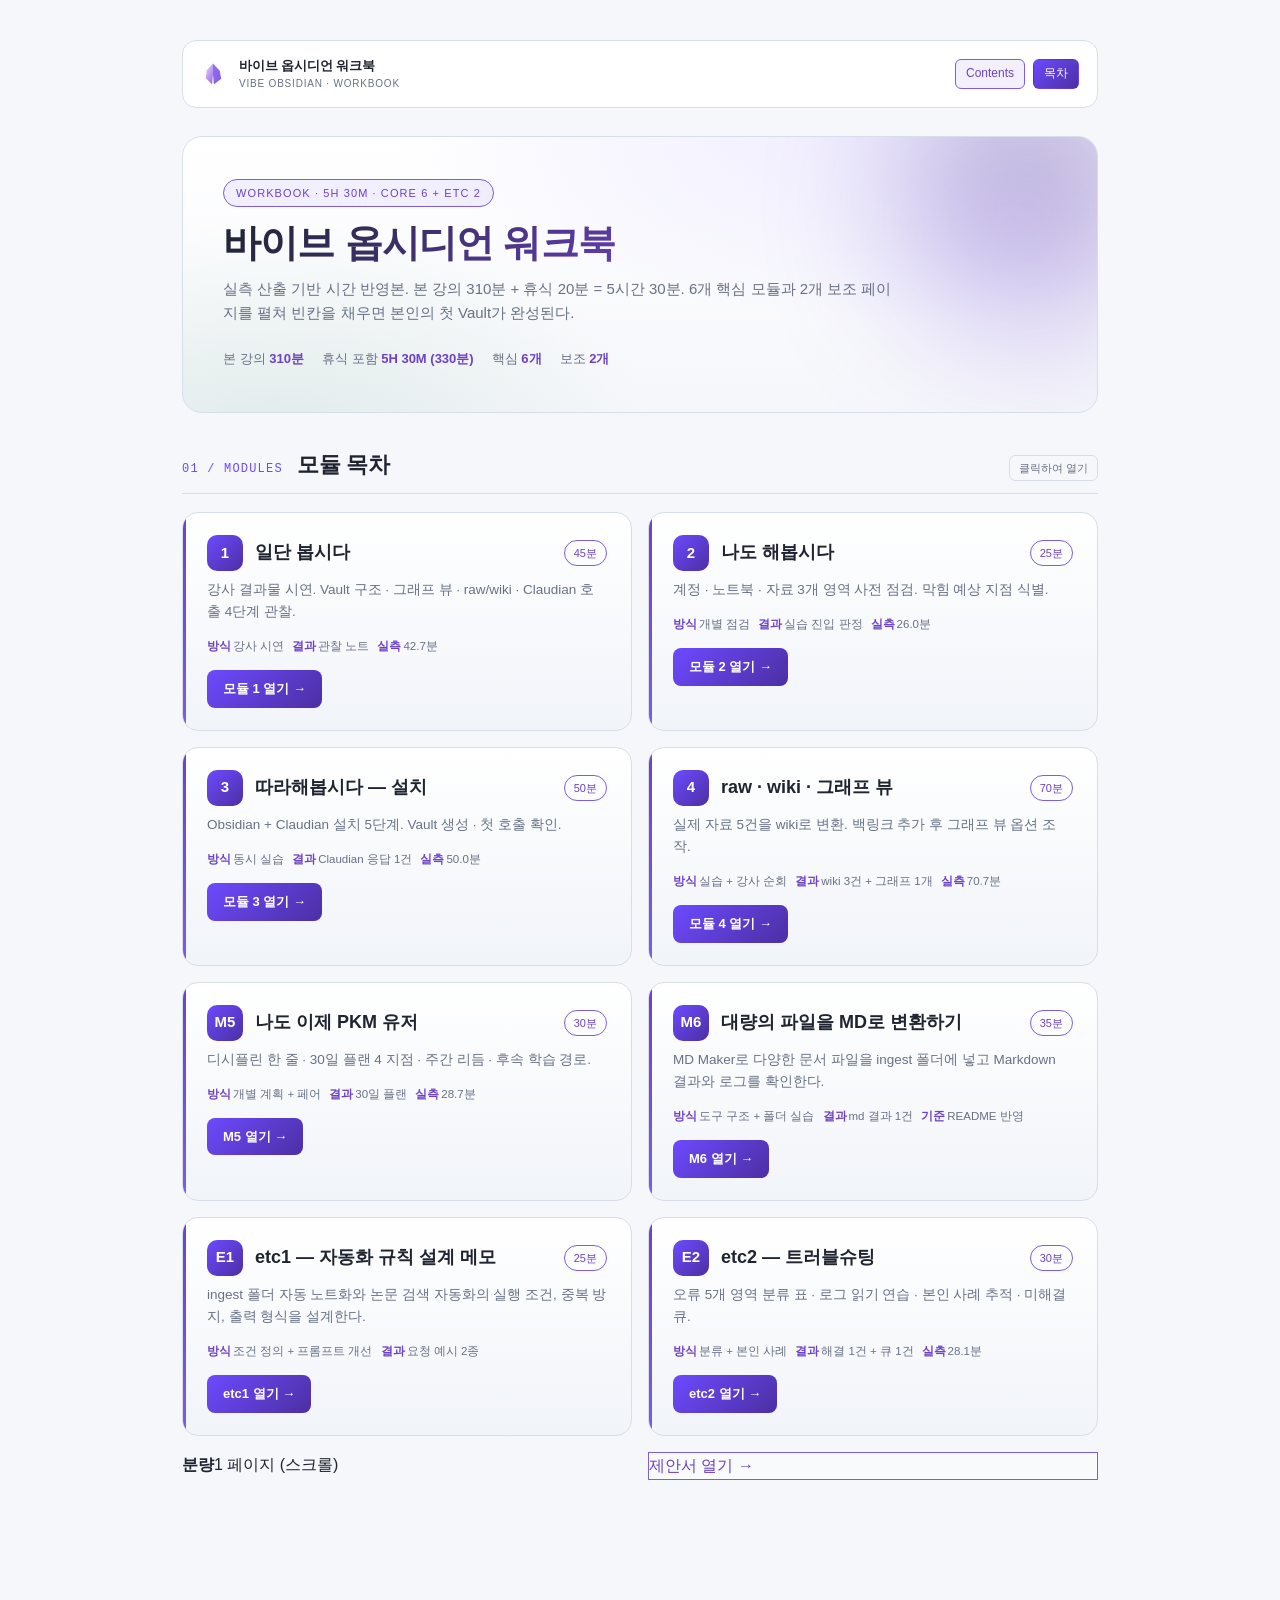
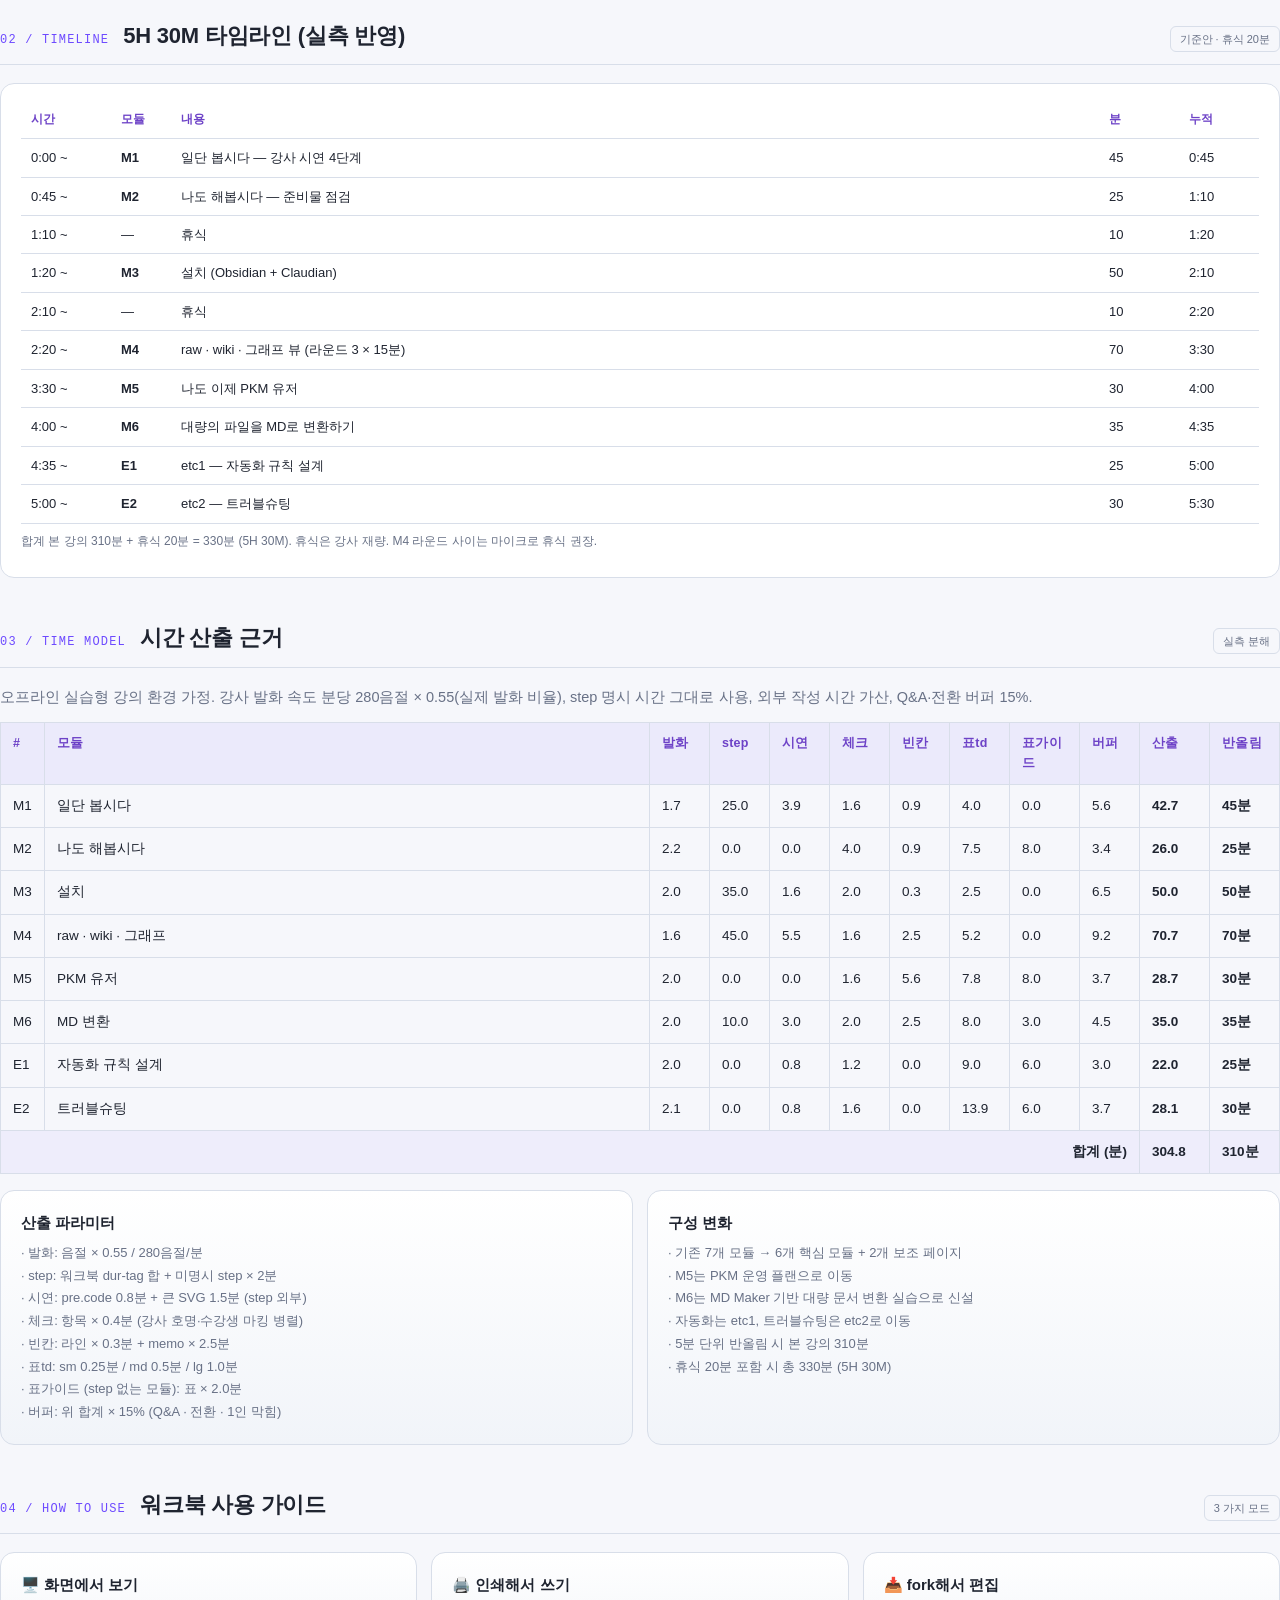
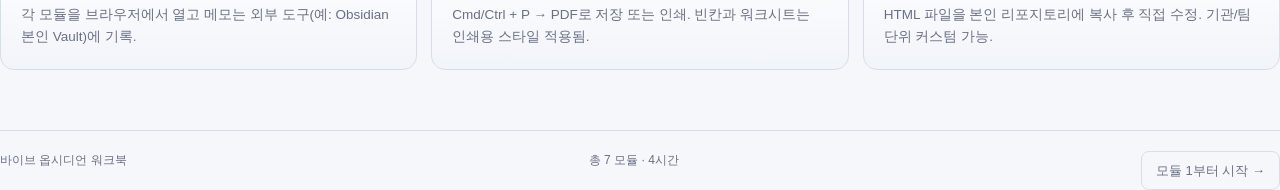
==== commit c9e480db: "Update workbook automation and proposal content" ====
--- a/workbook/index.html
+++ b/workbook/index.html
@@ -278,7 +278,7 @@
   </svg>
   <div class="brand">바이브 옵시디언 워크북<small>VIBE OBSIDIAN · WORKBOOK</small></div>
   <div class="pages">
-    <a href="../index.html" class="hub">강의 제안서</a>
+    <a href="../index.html#cover" class="hub">Contents</a>
     <a href="index.html" class="cur">목차</a>
   </div>
 </nav>
@@ -292,7 +292,6 @@
     <span>휴식 포함 <b>5H 30M (330분)</b></span>
     <span>핵심 <b>6개</b></span>
     <span>보조 <b>2개</b></span>
-    <span>업데이트 <b>2026-05-18</b></span>
   </div>
 </div>
 
@@ -349,9 +348,9 @@
     </div>
 
     <div class="mod-card">
-      <div class="head"><div class="num">E1</div><div class="ttl">etc1 — 자동화</div><div class="dur">25분</div></div>
-      <div class="desc">inbox 폴더 감시 + 매일 09:00 스케줄 자동화 2개 시나리오 설정.</div>
-      <div class="meta"><span><b>방식</b>설정 + 트리거 확인</span><span><b>결과</b>자동 변환 1건</span><span><b>실측</b>23.6분</span></div>
+      <div class="head"><div class="num">E1</div><div class="ttl">etc1 — 자동화 규칙 설계 메모</div><div class="dur">25분</div></div>
+      <div class="desc">ingest 폴더 자동 노트화와 논문 검색 자동화의 실행 조건, 중복 방지, 출력 형식을 설계한다.</div>
+      <div class="meta"><span><b>방식</b>조건 정의 + 프롬프트 개선</span><span><b>결과</b>요청 예시 2종</span></div>
       <a class="open" href="module5.html">etc1 열기 →</a>
     </div>
 
@@ -362,10 +361,7 @@
       <a class="open" href="etc2.html">etc2 열기 →</a>
     </div>
 
-    <div class="mod-card" style="background:radial-gradient(500px 240px at 0% 0%,rgba(109,74,255,0.10),transparent 60%),var(--bg-card);border-color:var(--purple-4)">
-      <div class="head"><div class="num" style="background:#F8FAFC;border:1px solid var(--purple-3);color:var(--purple-1)">＋</div><div class="ttl">강의 제안서 본문</div></div>
-      <div class="desc">강의 전체 구성 · 핵심 개념 · 차트 · 디시플린 정의를 담은 원본 제안서.</div>
-      <div class="meta"><span><b>분량</b>1 페이지 (스크롤)</span></div>
+<div class="meta"><span><b>분량</b>1 페이지 (스크롤)</span></div>
       <a class="open" href="../index.html" style="background:#F8FAFC;border:1px solid var(--purple-3);color:var(--purple-1)">제안서 열기 →</a>
     </div>
 
@@ -392,7 +388,7 @@
         <tr><td>2:20 ~</td><td class="b">M4</td><td>raw · wiki · 그래프 뷰 (라운드 3 × 15분)</td><td>70</td><td>3:30</td></tr>
         <tr><td>3:30 ~</td><td class="b">M5</td><td>나도 이제 PKM 유저</td><td>30</td><td>4:00</td></tr>
         <tr><td>4:00 ~</td><td class="b">M6</td><td>대량의 파일을 MD로 변환하기</td><td>35</td><td>4:35</td></tr>
-        <tr><td>4:35 ~</td><td class="b">E1</td><td>etc1 — 자동화 (폴더 감시 · 스케줄)</td><td>25</td><td>5:00</td></tr>
+        <tr><td>4:35 ~</td><td class="b">E1</td><td>etc1 — 자동화 규칙 설계</td><td>25</td><td>5:00</td></tr>
         <tr><td>5:00 ~</td><td class="b">E2</td><td>etc2 — 트러블슈팅</td><td>30</td><td>5:30</td></tr>
       </tbody>
     </table>
@@ -434,7 +430,7 @@
       <tr><td>M4</td><td>raw · wiki · 그래프</td><td>1.6</td><td>45.0</td><td>5.5</td><td>1.6</td><td>2.5</td><td>5.2</td><td>0.0</td><td>9.2</td><td><b>70.7</b></td><td><b>70분</b></td></tr>
       <tr><td>M5</td><td>PKM 유저</td><td>2.0</td><td>0.0</td><td>0.0</td><td>1.6</td><td>5.6</td><td>7.8</td><td>8.0</td><td>3.7</td><td><b>28.7</b></td><td><b>30분</b></td></tr>
       <tr><td>M6</td><td>MD 변환</td><td>2.0</td><td>10.0</td><td>3.0</td><td>2.0</td><td>2.5</td><td>8.0</td><td>3.0</td><td>4.5</td><td><b>35.0</b></td><td><b>35분</b></td></tr>
-      <tr><td>E1</td><td>자동화</td><td>1.4</td><td>0.0</td><td>3.9</td><td>2.8</td><td>2.8</td><td>3.6</td><td>6.0</td><td>3.1</td><td><b>23.6</b></td><td><b>25분</b></td></tr>
+      <tr><td>E1</td><td>자동화 규칙 설계</td><td>2.0</td><td>0.0</td><td>0.8</td><td>1.2</td><td>0.0</td><td>9.0</td><td>6.0</td><td>3.0</td><td><b>22.0</b></td><td><b>25분</b></td></tr>
       <tr><td>E2</td><td>트러블슈팅</td><td>2.1</td><td>0.0</td><td>0.8</td><td>1.6</td><td>0.0</td><td>13.9</td><td>6.0</td><td>3.7</td><td><b>28.1</b></td><td><b>30분</b></td></tr>
       <tr style="background:rgba(109,74,255,0.06)"><td colspan="10" style="text-align:right"><b>합계 (분)</b></td><td><b>304.8</b></td><td><b>310분</b></td></tr>
     </tbody>
@@ -494,7 +490,7 @@
 
 <!-- 풋터 -->
 <div class="wb-foot">
-  <span>바이브 옵시디언 워크북 · 2026-05-18</span>
+  <span>바이브 옵시디언 워크북</span>
   <span>총 7 모듈 · 4시간</span>
   <a class="nav-next" href="module1.html">모듈 1부터 시작 →</a>
 </div>
